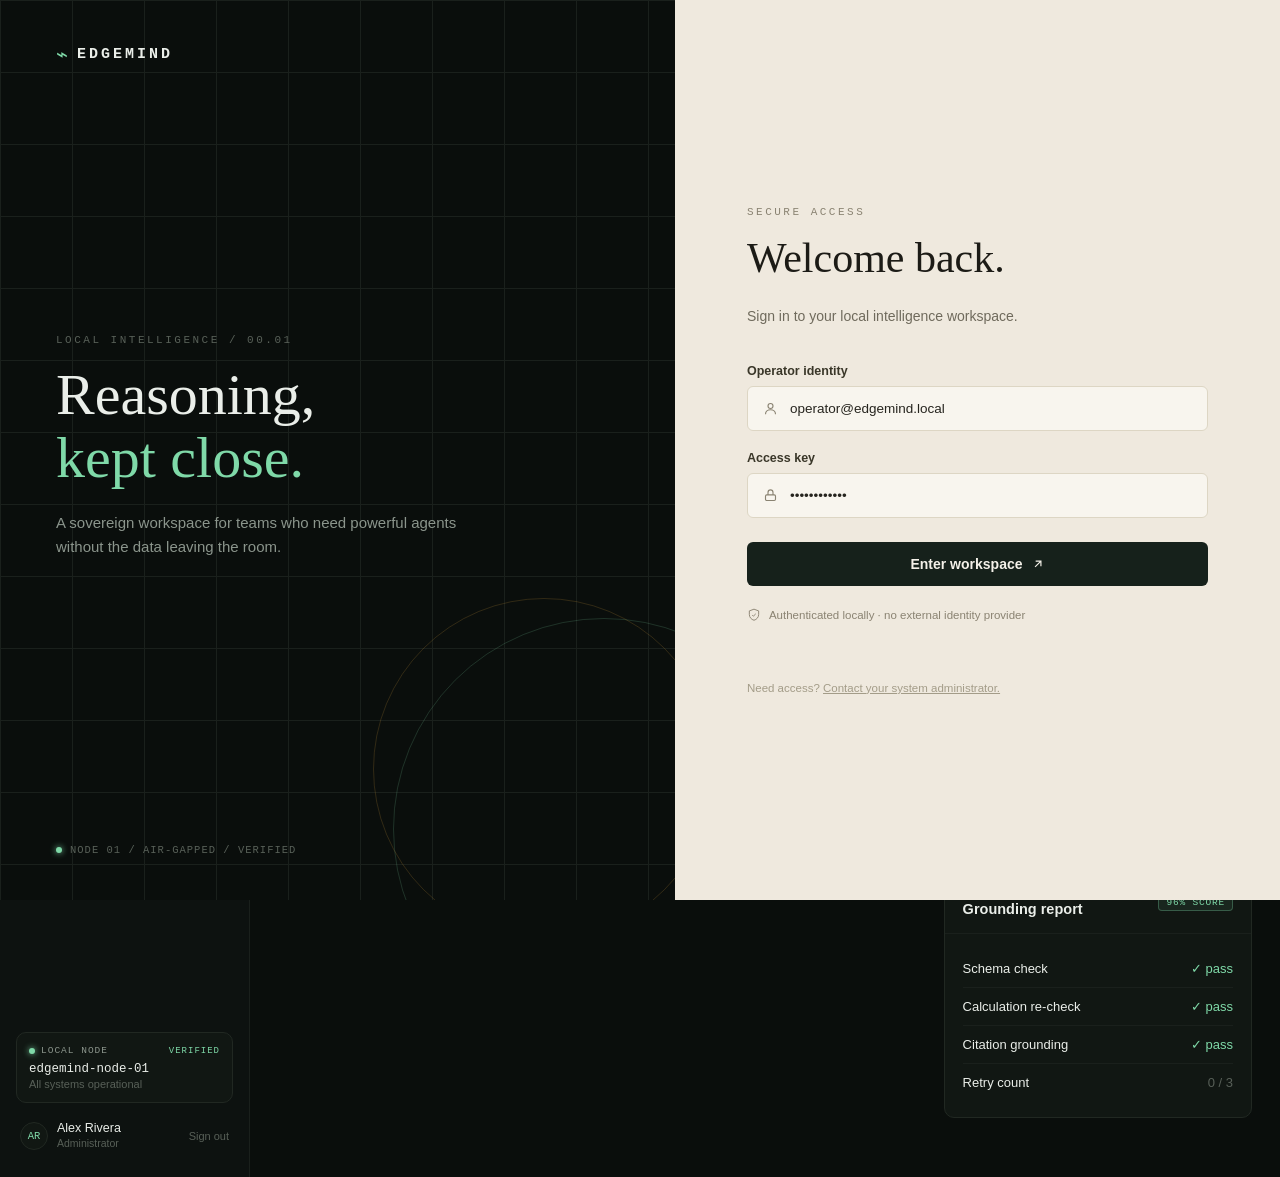
==== ui/edgemind_ui.html @ 875ba160 "feat(ui): add sovereign workbench UI mockup" ====
<!DOCTYPE html>
<html lang="en">
<head>
<meta charset="UTF-8" />
<meta name="viewport" content="width=device-width, initial-scale=1.0" />
<title>EdgeMind — Sovereign Agentic Workbench</title>
<style>
  :root{
    --bg:#0a0e0c;
    --bg-alt:#0d1210;
    --panel:#111713;
    --panel-2:#0e1310;
    --border:#212822;
    --border-soft:#1a201c;
    --text:#eaeee9;
    --text-dim:#8b958c;
    --text-faint:#586058;
    --accent:#7fd9a8;
    --accent-strong:#a8ecc4;
    --accent-wash:rgba(127,217,168,0.08);
    --accent-wash-2:rgba(127,217,168,0.14);
    --warn:#e3a53f;
    --warn-wash:rgba(227,165,63,0.10);
    --danger:#e0655a;
    --danger-wash:rgba(224,101,90,0.10);
    --radius:10px;
    --radius-sm:6px;
    --mono: ui-monospace, 'SF Mono', 'IBM Plex Mono', Menlo, Consolas, monospace;
    --serif: Georgia, 'Iowan Old Style', 'Palatino Linotype', serif;
    --sans: -apple-system, BlinkMacSystemFont, 'Segoe UI', Inter, Helvetica, Arial, sans-serif;
  }
  *{box-sizing:border-box;}
  html,body{margin:0;padding:0;background:var(--bg);color:var(--text);font-family:var(--sans);height:100%;}
  ::selection{background:var(--accent-wash-2);color:var(--accent-strong);}
  a{color:inherit;text-decoration:none;}
  button{font-family:inherit;cursor:pointer;}

  .app{display:flex;min-height:100vh;}

  /* ---------- SIDEBAR ---------- */
  .sidebar{
    width:250px;flex-shrink:0;background:var(--bg-alt);
    border-right:1px solid var(--border-soft);
    display:flex;flex-direction:column;
    padding:22px 16px;
  }
  .brand{display:flex;align-items:center;gap:9px;padding:2px 6px 22px;}
  .brand-mark{color:var(--accent);font-size:18px;line-height:1;}
  .brand-text{display:flex;flex-direction:column;}
  .brand-title{font-family:var(--mono);font-weight:600;letter-spacing:2.5px;font-size:13px;color:var(--text);}
  .brand-sub{font-family:var(--mono);font-size:9px;letter-spacing:1.5px;color:var(--text-faint);margin-top:2px;}

  .nav-group{margin-bottom:22px;}
  .nav-label{font-family:var(--mono);font-size:9.5px;letter-spacing:1.8px;color:var(--text-faint);padding:0 10px;margin-bottom:8px;}
  .nav-item{
    display:flex;align-items:center;gap:10px;padding:8px 10px;border-radius:var(--radius-sm);
    font-size:13px;color:var(--text-dim);margin-bottom:2px;border-left:2px solid transparent;
    transition:background .15s, color .15s;
  }
  .nav-item svg{width:15px;height:15px;flex-shrink:0;opacity:.85;}
  .nav-item:hover{background:var(--panel);color:var(--text);}
  .nav-item.active{background:var(--accent-wash);color:var(--accent-strong);border-left:2px solid var(--accent);}
  .nav-count{margin-left:auto;font-family:var(--mono);font-size:10px;color:var(--text-faint);background:var(--panel);padding:1px 6px;border-radius:8px;}
  .nav-item.active .nav-count{color:var(--accent);}

  .sidebar-spacer{flex:1;}

  .node-card{
    background:var(--panel);border:1px solid var(--border);border-radius:var(--radius);
    padding:12px;margin-bottom:12px;
  }
  .node-card-top{display:flex;align-items:center;justify-content:space-between;margin-bottom:6px;}
  .node-status{display:flex;align-items:center;gap:6px;font-family:var(--mono);font-size:9.5px;letter-spacing:1px;color:var(--text-dim);}
  .dot{width:6px;height:6px;border-radius:50%;background:var(--accent);box-shadow:0 0 6px var(--accent);}
  .verified-pill{font-family:var(--mono);font-size:9px;letter-spacing:1px;color:var(--accent);}
  .node-id{font-family:var(--mono);font-size:12.5px;color:var(--text);margin-bottom:2px;}
  .node-note{font-size:11px;color:var(--text-faint);}

  .user-row{display:flex;align-items:center;gap:9px;padding:6px 4px;}
  .avatar{width:28px;height:28px;border-radius:50%;background:var(--panel);border:1px solid var(--border);display:flex;align-items:center;justify-content:center;font-family:var(--mono);font-size:10.5px;color:var(--accent);flex-shrink:0;}
  .user-meta{display:flex;flex-direction:column;line-height:1.25;}
  .user-name{font-size:12.5px;color:var(--text);}
  .user-role{font-size:10.5px;color:var(--text-faint);}
  .signout{margin-left:auto;font-size:11px;color:var(--text-faint);}
  .signout:hover{color:var(--text-dim);}

  /* ---------- MAIN ---------- */
  .main{flex:1;min-width:0;display:flex;flex-direction:column;}
  .topbar{
    display:flex;align-items:center;justify-content:space-between;
    padding:16px 28px;border-bottom:1px solid var(--border-soft);
  }
  .breadcrumb{font-family:var(--mono);font-size:11px;letter-spacing:1.2px;color:var(--text-faint);}
  .breadcrumb b{color:var(--text-dim);font-weight:600;}
  .topbar-right{display:flex;align-items:center;gap:16px;}
  .pill{
    display:flex;align-items:center;gap:7px;padding:5px 11px;border-radius:20px;
    font-family:var(--mono);font-size:10.5px;letter-spacing:1px;
    background:var(--accent-wash);border:1px solid rgba(127,217,168,0.25);color:var(--accent);
  }
  .icon-btn{width:30px;height:30px;border-radius:50%;background:var(--panel);border:1px solid var(--border);display:flex;align-items:center;justify-content:center;color:var(--text-dim);}
  .icon-btn svg{width:14px;height:14px;}

  .content{padding:26px 28px 60px;flex:1;overflow-y:auto;}
  .page{display:none;}
  .page.active{display:block;animation:fadein .25s ease;}
  @keyframes fadein{from{opacity:0;transform:translateY(4px);}to{opacity:1;transform:none;}}

  .page-head{margin-bottom:22px;}
  .eyebrow{font-family:var(--mono);font-size:10px;letter-spacing:2px;color:var(--text-faint);margin-bottom:6px;}
  .page-title{font-family:var(--serif);font-size:30px;color:var(--text);font-weight:400;}
  .page-desc{color:var(--text-dim);font-size:13.5px;margin-top:6px;}

  /* Panels / cards */
  .panel{background:var(--panel);border:1px solid var(--border);border-radius:var(--radius);}
  .panel-head{display:flex;align-items:center;justify-content:between;justify-content:space-between;padding:16px 18px;border-bottom:1px solid var(--border-soft);}
  .panel-head .eyebrow{margin:0 0 3px;}
  .panel-title{font-size:14.5px;color:var(--text);font-weight:600;}
  .panel-body{padding:16px 18px;}
  .panel-action{font-family:var(--mono);font-size:10.5px;letter-spacing:.8px;color:var(--text-dim);display:flex;align-items:center;gap:5px;}
  .panel-action:hover{color:var(--accent);}

  .grid-2{display:grid;grid-template-columns:2.1fr 1fr;gap:18px;}
  .grid-3-workspace{display:grid;grid-template-columns:1fr 1fr;gap:18px;margin-top:18px;}
  .stack{display:flex;flex-direction:column;gap:18px;}

  .tag{
    font-family:var(--mono);font-size:9.5px;letter-spacing:.8px;padding:2px 7px;border-radius:4px;
    border:1px solid rgba(127,217,168,0.3);color:var(--accent);background:var(--accent-wash);
  }
  .tag.vision{border-color:rgba(227,165,63,0.35);color:var(--warn);background:var(--warn-wash);}
  .tag.muted{border-color:var(--border);color:var(--text-faint);background:transparent;}

  .row-item{display:flex;align-items:center;gap:12px;padding:11px 0;border-bottom:1px solid var(--border-soft);}
  .row-item:last-child{border-bottom:none;}
  .row-icon{width:32px;height:32px;border-radius:7px;background:var(--panel-2);border:1px solid var(--border);display:flex;align-items:center;justify-content:center;flex-shrink:0;color:var(--text-dim);}
  .row-icon svg{width:15px;height:15px;}
  .row-main{min-width:0;flex:1;}
  .row-title{font-size:13px;color:var(--text);}
  .row-sub{font-size:11px;color:var(--text-faint);margin-top:2px;}
  .row-right{display:flex;align-items:center;gap:10px;flex-shrink:0;}
  .link-arrow{color:var(--text-faint);font-size:11px;}

  .btn{
    display:inline-flex;align-items:center;gap:6px;padding:8px 14px;border-radius:var(--radius-sm);
    font-size:12.5px;border:1px solid var(--border);background:var(--panel-2);color:var(--text-dim);
  }
  .btn:hover{color:var(--text);border-color:#2c352f;}
  .btn.primary{background:var(--accent-wash);border-color:rgba(127,217,168,0.3);color:var(--accent);}
  .btn.primary:hover{background:var(--accent-wash-2);}
  .btn svg{width:13px;height:13px;}
  .btn-sm{padding:5px 9px;font-size:11px;}

  .table{width:100%;border-collapse:collapse;}
  .table th{
    text-align:left;font-family:var(--mono);font-size:9.5px;letter-spacing:1px;color:var(--text-faint);
    padding:0 12px 10px;font-weight:500;border-bottom:1px solid var(--border-soft);
  }
  .table td{padding:12px;font-size:12.5px;color:var(--text-dim);border-bottom:1px solid var(--border-soft);}
  .table tr:last-child td{border-bottom:none;}
  .table tr:hover td{background:var(--panel-2);}
  .mono{font-family:var(--mono);}
  .col-strong{color:var(--text);}

  .status-dot-row{display:flex;align-items:center;gap:6px;}
  .status-dot-row .dot{width:5px;height:5px;}
  .status-dot-row.warn .dot{background:var(--warn);box-shadow:0 0 5px var(--warn);}
  .status-dot-row.idle .dot{background:var(--text-faint);box-shadow:none;}

  .check{color:var(--accent);}
  .cross{color:var(--text-faint);}

  .metric-ring{position:relative;width:64px;height:64px;flex-shrink:0;}
  .metric-ring svg{transform:rotate(-90deg);}
  .metric-ring-label{position:absolute;inset:0;display:flex;flex-direction:column;align-items:center;justify-content:center;font-family:var(--mono);font-size:14px;color:var(--accent);}
  .metric-ring-label span{font-size:8px;color:var(--text-faint);}

  .bar{height:5px;border-radius:4px;background:var(--panel-2);overflow:hidden;flex:1;}
  .bar > div{height:100%;border-radius:4px;}
  .bar.green > div{background:var(--accent);}
  .bar.amber > div{background:var(--warn);}
  .meter-row{display:flex;align-items:center;gap:10px;font-family:var(--mono);font-size:10.5px;color:var(--text-faint);margin-bottom:9px;}
  .meter-row .bar{margin:0 4px;}
  .meter-val{width:32px;text-align:right;color:var(--text-dim);}

  .flag-box{
    display:flex;align-items:center;justify-content:space-between;background:var(--warn-wash);
    border:1px solid rgba(227,165,63,0.25);border-radius:var(--radius-sm);padding:11px 14px;margin-top:12px;
  }
  .flag-box .flag-dot{width:7px;height:7px;border-radius:50%;background:var(--warn);flex-shrink:0;}
  .flag-title{font-size:12.5px;color:var(--text);font-weight:600;}
  .flag-sub{font-size:11px;color:var(--text-faint);margin-top:2px;}

  .foot-note{display:flex;align-items:center;gap:16px;padding:12px 18px;border-top:1px solid var(--border-soft);font-family:var(--mono);font-size:10px;letter-spacing:.6px;color:var(--text-faint);}
  .foot-note .dot{width:5px;height:5px;}

  /* Tabs (Node settings) */
  .tabs{display:flex;gap:4px;background:var(--panel-2);border:1px solid var(--border);border-radius:var(--radius-sm);padding:4px;width:fit-content;margin-bottom:20px;}
  .tab-btn{padding:7px 16px;border-radius:5px;font-size:12px;color:var(--text-faint);border:none;background:transparent;font-family:var(--mono);letter-spacing:.5px;}
  .tab-btn.active{background:var(--panel);color:var(--accent);}
  .tab-panel{display:none;}
  .tab-panel.active{display:block;animation:fadein .2s ease;}

  .role-grid{display:grid;grid-template-columns:140px repeat(5,1fr);gap:0;}
  .role-grid .rh{font-family:var(--mono);font-size:9.5px;letter-spacing:1px;color:var(--text-faint);padding:10px 8px;border-bottom:1px solid var(--border-soft);}
  .role-grid .rc{padding:10px 8px;border-bottom:1px solid var(--border-soft);display:flex;align-items:center;font-size:12px;color:var(--text-dim);}
  .role-grid .rc.center{justify-content:center;}
  .role-name{color:var(--text);font-weight:600;font-size:12.5px;}
  .role-desc{font-size:10.5px;color:var(--text-faint);margin-top:2px;}

  .empty{text-align:center;padding:40px 20px;color:var(--text-faint);}
  .empty svg{width:26px;height:26px;margin-bottom:10px;opacity:.5;}
  .empty-title{font-size:13px;color:var(--text-dim);margin-bottom:4px;}
  .empty-sub{font-size:11.5px;}

  .search-box{display:flex;align-items:center;gap:8px;background:var(--panel-2);border:1px solid var(--border);border-radius:var(--radius-sm);padding:7px 11px;width:240px;}
  .search-box input{background:transparent;border:none;outline:none;color:var(--text);font-size:12px;width:100%;}
  .search-box input::placeholder{color:var(--text-faint);}
  .search-box svg{width:13px;height:13px;color:var(--text-faint);flex-shrink:0;}

  .head-actions{display:flex;align-items:center;gap:10px;}

  .chain-link{width:1px;height:14px;background:var(--border);margin:0 0 0 15px;}

  @media (max-width: 980px){
    .sidebar{display:none;}
    .grid-2{grid-template-columns:1fr;}
    .grid-3-workspace{grid-template-columns:1fr;}
    .role-grid{grid-template-columns:100px repeat(5,minmax(60px,1fr));font-size:10px;}
  }

  /* ================= LOGIN ================= */
  #login{
    position:fixed;inset:0;display:flex;z-index:100;
    background:var(--bg);
  }
  .login-left{
    flex:1.05;position:relative;overflow:hidden;
    background:
      linear-gradient(var(--border-soft) 1px, transparent 1px) 0 0/72px 72px,
      linear-gradient(90deg, var(--border-soft) 1px, transparent 1px) 0 0/72px 72px,
      var(--bg);
    display:flex;flex-direction:column;justify-content:space-between;
    padding:44px 56px;
  }
  .login-left::before{
    content:'';position:absolute;right:-140px;bottom:-140px;width:420px;height:420px;
    border:1px solid rgba(127,217,168,0.18);border-radius:50%;
  }
  .login-left::after{
    content:'';position:absolute;right:-40px;bottom:-40px;width:340px;height:340px;
    border:1px solid rgba(227,165,63,0.18);border-radius:50%;
  }
  .login-brand{display:flex;align-items:center;gap:9px;position:relative;z-index:1;}
  .login-brand .brand-mark{font-size:20px;}
  .login-brand .brand-title{font-size:15px;letter-spacing:3px;}

  .login-copy{position:relative;z-index:1;max-width:560px;}
  .login-eyebrow{font-family:var(--mono);font-size:11px;letter-spacing:2.5px;color:var(--text-faint);margin-bottom:18px;}
  .login-headline{font-family:var(--serif);font-size:58px;line-height:1.08;color:var(--text);font-weight:400;margin:0 0 22px;}
  .login-headline .accent-line{color:var(--accent);display:block;}
  .login-sub{font-size:15px;line-height:1.6;color:var(--text-dim);max-width:420px;}

  .login-foot{display:flex;align-items:center;gap:8px;font-family:var(--mono);font-size:10.5px;letter-spacing:1px;color:var(--text-faint);position:relative;z-index:1;}

  .login-right{
    flex:0.86;background:#efe9de;color:#26241e;display:flex;flex-direction:column;
    justify-content:center;padding:56px 72px;
  }
  .login-right .login-eyebrow{color:#8a8372;}
  .login-right .login-headline{color:#1c1b16;font-size:42px;margin-bottom:10px;}
  .login-right .login-sub{color:#6f6a5c;margin-bottom:36px;font-size:14px;}

  .field-label{font-size:12.5px;font-weight:600;color:#3a3729;margin-bottom:8px;}
  .field-wrap{display:flex;align-items:center;gap:10px;background:#f8f5ee;border:1px solid #ddd6c4;border-radius:6px;padding:13px 15px;margin-bottom:20px;}
  .field-wrap svg{width:15px;height:15px;color:#8a8372;flex-shrink:0;}
  .field-wrap input{border:none;background:transparent;outline:none;font-size:13.5px;color:#26241e;width:100%;font-family:var(--sans);}
  .field-wrap input::placeholder{color:#a39c88;}

  .login-btn{
    width:100%;padding:14px;border-radius:6px;background:#16211b;color:#f4f1e9;border:none;
    font-size:14px;font-weight:600;display:flex;align-items:center;justify-content:center;gap:8px;
    margin-top:4px;
  }
  .login-btn:hover{background:#1c2b22;}
  .login-btn svg{width:14px;height:14px;}

  .login-note{display:flex;align-items:center;gap:8px;font-size:11.5px;color:#8a8372;margin-top:22px;}
  .login-note svg{width:14px;height:14px;color:#8a8372;flex-shrink:0;}
  .login-help{font-size:11.5px;color:#a39c88;margin-top:60px;}
  .login-help a{text-decoration:underline;}

  @media (max-width: 900px){
    #login{flex-direction:column;overflow-y:auto;}
    .login-left,.login-right{flex:none;padding:32px 26px;}
    .login-headline{font-size:38px;}
    .login-right .login-headline{font-size:30px;}
  }
</style>
</head>
<body>

<!-- ================= LOGIN SCREEN ================= -->
<div id="login">
  <div class="login-left">
    <div class="login-brand">
      <span class="brand-mark">⌁</span>
      <div class="brand-title" style="font-family:var(--mono);font-weight:600;">EDGEMIND</div>
    </div>
    <div class="login-copy">
      <div class="login-eyebrow">LOCAL INTELLIGENCE / 00.01</div>
      <h1 class="login-headline">Reasoning,<span class="accent-line">kept close.</span></h1>
      <p class="login-sub">A sovereign workspace for teams who need powerful agents without the data leaving the room.</p>
    </div>
    <div class="login-foot"><span class="dot"></span>NODE 01 / AIR-GAPPED / VERIFIED</div>
  </div>

  <div class="login-right">
    <div class="login-eyebrow">SECURE ACCESS</div>
    <h1 class="login-headline">Welcome back.</h1>
    <p class="login-sub">Sign in to your local intelligence workspace.</p>

    <div class="field-label">Operator identity</div>
    <div class="field-wrap">
      <svg viewBox="0 0 24 24" fill="none" stroke="currentColor" stroke-width="1.8"><circle cx="12" cy="8" r="4"/><path d="M4 21c0-4 3.6-7 8-7s8 3 8 7"/></svg>
      <input value="operator@edgemind.local" />
    </div>

    <div class="field-label">Access key</div>
    <div class="field-wrap">
      <svg viewBox="0 0 24 24" fill="none" stroke="currentColor" stroke-width="1.8"><rect x="4" y="11" width="16" height="9" rx="2"/><path d="M8 11V7a4 4 0 0 1 8 0v4"/></svg>
      <input type="password" value="••••••••••••" />
    </div>

    <button class="login-btn" id="enter-workspace-btn">Enter workspace <svg viewBox="0 0 24 24" fill="none" stroke="currentColor" stroke-width="2"><path d="M7 17 17 7M8 7h9v9"/></svg></button>

    <div class="login-note">
      <svg viewBox="0 0 24 24" fill="none" stroke="currentColor" stroke-width="1.6"><path d="M12 2 4 5v6c0 5 3.4 8.7 8 10 4.6-1.3 8-5 8-10V5l-8-3z"/><path d="m9 12 2 2 4-4"/></svg>
      Authenticated locally · no external identity provider
    </div>
    <div class="login-help">Need access? <a href="#">Contact your system administrator.</a></div>
  </div>
</div>

<div class="app">

  <!-- ================= SIDEBAR ================= -->
  <aside class="sidebar">
    <div class="brand">
      <span class="brand-mark">⌁</span>
      <div class="brand-text">
        <div class="brand-title">EDGEMIND</div>
        <div class="brand-sub">CONTROL CENTER</div>
      </div>
    </div>

    <div class="nav-group">
      <div class="nav-label">WORKSPACE</div>
      <div class="nav-item active" data-page="workspace">
        <svg viewBox="0 0 24 24" fill="none" stroke="currentColor" stroke-width="1.6"><path d="M13 2 3 14h8l-1 8 10-12h-8l1-8z"/></svg>
        Agent workspace
      </div>
      <div class="nav-item" data-page="knowledge">
        <svg viewBox="0 0 24 24" fill="none" stroke="currentColor" stroke-width="1.6"><path d="M4 19.5A2.5 2.5 0 0 1 6.5 17H20"/><path d="M6.5 2H20v20H6.5A2.5 2.5 0 0 1 4 19.5v-15A2.5 2.5 0 0 1 6.5 2z"/></svg>
        Knowledge library <span class="nav-count">12</span>
      </div>
      <div class="nav-item" data-page="artifacts">
        <svg viewBox="0 0 24 24" fill="none" stroke="currentColor" stroke-width="1.6"><path d="M14 2H6a2 2 0 0 0-2 2v16a2 2 0 0 0 2 2h12a2 2 0 0 0 2-2V8z"/><path d="M14 2v6h6"/></svg>
        Artifacts <span class="nav-count">3</span>
      </div>
    </div>

    <div class="nav-group">
      <div class="nav-label">SYSTEM</div>
      <div class="nav-item" data-page="audit">
        <svg viewBox="0 0 24 24" fill="none" stroke="currentColor" stroke-width="1.6"><path d="M3 12h4l2-7 4 14 2-7h6"/></svg>
        Audit trail
      </div>
      <div class="nav-item" data-page="settings">
        <svg viewBox="0 0 24 24" fill="none" stroke="currentColor" stroke-width="1.6"><circle cx="12" cy="12" r="3"/><path d="M19.4 15a1.7 1.7 0 0 0 .3 1.9l.1.1a2 2 0 1 1-2.8 2.8l-.1-.1a1.7 1.7 0 0 0-1.9-.3 1.7 1.7 0 0 0-1 1.6V21a2 2 0 1 1-4 0v-.1a1.7 1.7 0 0 0-1-1.6 1.7 1.7 0 0 0-1.9.3l-.1.1a2 2 0 1 1-2.8-2.8l.1-.1a1.7 1.7 0 0 0 .3-1.9 1.7 1.7 0 0 0-1.6-1H3a2 2 0 1 1 0-4h.1a1.7 1.7 0 0 0 1.6-1 1.7 1.7 0 0 0-.3-1.9l-.1-.1a2 2 0 1 1 2.8-2.8l.1.1a1.7 1.7 0 0 0 1.9.3H9a1.7 1.7 0 0 0 1-1.6V3a2 2 0 1 1 4 0v.1a1.7 1.7 0 0 0 1 1.6 1.7 1.7 0 0 0 1.9-.3l.1-.1a2 2 0 1 1 2.8 2.8l-.1.1a1.7 1.7 0 0 0-.3 1.9V9a1.7 1.7 0 0 0 1.6 1H21a2 2 0 1 1 0 4h-.1a1.7 1.7 0 0 0-1.6 1z"/></svg>
        Node settings
      </div>
    </div>

    <div class="sidebar-spacer"></div>

    <div class="node-card">
      <div class="node-card-top">
        <div class="node-status"><span class="dot"></span>LOCAL NODE</div>
        <span class="verified-pill">VERIFIED</span>
      </div>
      <div class="node-id">edgemind-node-01</div>
      <div class="node-note">All systems operational</div>
    </div>

    <div class="user-row">
      <div class="avatar">AR</div>
      <div class="user-meta">
        <div class="user-name">Alex Rivera</div>
        <div class="user-role">Administrator</div>
      </div>
      <a class="signout">Sign out</a>
    </div>
  </aside>

  <!-- ================= MAIN ================= -->
  <main class="main">
    <div class="topbar">
      <div class="breadcrumb">EDGEMIND / <b id="crumb">AGENT WORKSPACE</b></div>
      <div class="topbar-right">
        <div class="pill"><span class="dot"></span>SOVEREIGN NODE ONLINE</div>
        <div class="icon-btn"><svg viewBox="0 0 24 24" fill="none" stroke="currentColor" stroke-width="1.6"><path d="M3 12h4l2 8 4-16 2 8h6"/></svg></div>
      </div>
    </div>

    <div class="content">

      <!-- ============ PAGE: AGENT WORKSPACE ============ -->
      <section class="page active" id="page-workspace">
        <div class="page-head">
          <div class="eyebrow">TUESDAY / 14 MAY 2024</div>
          <div class="page-title">Good morning, Alex.</div>
          <div class="page-desc">Your local agent is ready. What should we work through?</div>
        </div>

        <div class="grid-2">
          <!-- LEFT: task + evidence + deliverables -->
          <div class="stack">
            <div class="panel">
              <div class="panel-head">
                <div>
                  <div class="eyebrow">CURRENT TASK / #EM-0248</div>
                  <div class="panel-title">Inspection report review</div>
                </div>
                <span class="tag">IN PROGRESS</span>
              </div>
              <div class="panel-body">
                <div style="display:flex;gap:10px;margin-bottom:14px;">
                  <div class="avatar">AR</div>
                  <div>
                    <div style="font-size:11px;color:var(--text-faint);margin-bottom:4px;">YOU · 09:40</div>
                    <div style="font-size:13.5px;color:var(--text-dim);line-height:1.5;">Review the scanned inspection report against the valve pressure limits in the SOP, then draft an approval note.</div>
                  </div>
                </div>
                <div style="display:flex;gap:10px;">
                  <div style="width:2px;background:var(--accent-wash-2);border-radius:2px;"></div>
                  <div style="flex:1;">
                    <div style="font-family:var(--mono);font-size:10px;letter-spacing:.5px;color:var(--text-faint);margin-bottom:6px;">EDGEMIND · 09:41 &nbsp; MISTRAL-7B / LOCAL</div>
                    <div style="font-size:13.5px;line-height:1.6;color:var(--text);">
                      I found one finding that needs attention. Valve V-204 is recorded at <b style="color:var(--warn);">18.4 bar</b>, above the SOP limit of <b style="color:var(--warn);">16 bar</b>. I'm preparing a flagged approval note with the relevant evidence attached.
                    </div>
                    <div class="flag-box">
                      <div style="display:flex;align-items:center;gap:10px;">
                        <span class="flag-dot"></span>
                        <div>
                          <div class="flag-title">Threshold exceeded</div>
                          <div class="flag-sub">V-204 · +2.4 bar over limit · high confidence</div>
                        </div>
                      </div>
                      <span class="link-arrow">Inspect ↗</span>
                    </div>
                  </div>
                </div>
              </div>
              <div class="foot-note" style="border-top:1px solid var(--border-soft);">
                <span style="color:var(--text-faint);">📎</span>
                <span style="flex:1;">Ask EdgeMind to continue this task…</span>
                <span style="color:var(--accent);">➤</span>
              </div>
            </div>

            <div class="grid-3-workspace" style="margin-top:0;">
              <div class="panel">
                <div class="panel-head">
                  <div>
                    <div class="eyebrow">EVIDENCE / RAG + VISION</div>
                    <div class="panel-title">Source citations <span style="color:var(--text-faint);font-weight:400;">4</span></div>
                  </div>
                  <span class="panel-action">+ Add source</span>
                </div>
                <div class="panel-body" style="padding-top:6px;">
                  <div class="row-item">
                    <div class="row-icon"><svg viewBox="0 0 24 24" fill="none" stroke="currentColor" stroke-width="1.6"><path d="M14 2H6a2 2 0 0 0-2 2v16a2 2 0 0 0 2 2h12a2 2 0 0 0 2-2V8z"/></svg></div>
                    <div class="row-main">
                      <div class="row-title">SOP-VALVE-042</div>
                      <div class="row-sub">Pressure limits &amp; inspection</div>
                    </div>
                    <div class="row-right"><span class="tag">RAG</span><span class="link-arrow">p.14 · 98%↗</span></div>
                  </div>
                  <div class="row-item">
                    <div class="row-icon"><svg viewBox="0 0 24 24" fill="none" stroke="currentColor" stroke-width="1.6"><path d="M14 2H6a2 2 0 0 0-2 2v16a2 2 0 0 0 2 2h12a2 2 0 0 0 2-2V8z"/></svg></div>
                    <div class="row-main">
                      <div class="row-title">INSPECT-2024-118</div>
                      <div class="row-sub">Scanned inspection report</div>
                    </div>
                    <div class="row-right"><span class="tag vision">VISION</span><span class="link-arrow">p.03 · OCR 94%↗</span></div>
                  </div>
                  <div class="row-item">
                    <div class="row-icon"><svg viewBox="0 0 24 24" fill="none" stroke="currentColor" stroke-width="1.6"><path d="M14 2H6a2 2 0 0 0-2 2v16a2 2 0 0 0 2 2h12a2 2 0 0 0 2-2V8z"/></svg></div>
                    <div class="row-main">
                      <div class="row-title">P&amp;ID-UNIT-07</div>
                      <div class="row-sub">Unit 07 process drawing</div>
                    </div>
                    <div class="row-right"><span class="tag vision">VISION</span><span class="link-arrow">sheet A-02↗</span></div>
                  </div>
                </div>
              </div>

              <div class="panel">
                <div class="panel-head">
                  <div>
                    <div class="eyebrow">DELIVERABLES</div>
                    <div class="panel-title">Artifacts <span style="color:var(--text-faint);font-weight:400;">1</span></div>
                  </div>
                  <span class="panel-action">View all</span>
                </div>
                <div class="panel-body" style="padding-top:12px;">
                  <div class="row-item" style="border:none;">
                    <div class="row-icon" style="color:var(--warn);"><svg viewBox="0 0 24 24" fill="none" stroke="currentColor" stroke-width="1.6"><path d="M14 2H6a2 2 0 0 0-2 2v16a2 2 0 0 0 2 2h12a2 2 0 0 0 2-2V8z"/><path d="M14 2v6h6"/></svg></div>
                    <div class="row-main">
                      <div class="row-title">inspection-approval-note.docx</div>
                      <div class="row-sub">DOCX · 248 KB · hash verified</div>
                    </div>
                    <div class="icon-btn"><svg viewBox="0 0 24 24" fill="none" stroke="currentColor" stroke-width="1.6"><path d="M12 3v13m0 0-4-4m4 4 4-4M5 21h14"/></svg></div>
                  </div>
                </div>
              </div>
            </div>
          </div>

          <!-- RIGHT: live trace + sovereignty + validation -->
          <div class="stack">
            <div class="panel">
              <div class="panel-head">
                <div>
                  <div class="eyebrow">LIVE EXECUTION</div>
                  <div class="panel-title">Agent trace</div>
                </div>
                <span class="pill" style="padding:3px 9px;">LIVE</span>
              </div>
              <div class="panel-body" id="trace-list"></div>
              <div class="foot-note" style="border-top:none;padding-top:0;">
                <span class="panel-action">View full trace ↗</span>
              </div>
            </div>

            <div class="panel">
              <div class="panel-head">
                <div>
                  <div class="eyebrow">SOVEREIGNTY STATUS</div>
                  <div class="panel-title">Local &amp; protected</div>
                </div>
                <svg viewBox="0 0 24 24" width="16" height="16" fill="none" stroke="var(--accent)" stroke-width="1.6"><path d="M12 2 4 5v6c0 5 3.4 8.7 8 10 4.6-1.3 8-5 8-10V5l-8-3z"/><path d="m9 12 2 2 4-4"/></svg>
              </div>
              <div class="panel-body">
                <div style="display:flex;align-items:center;gap:14px;margin-bottom:16px;">
                  <div class="metric-ring">
                    <svg width="64" height="64">
                      <circle cx="32" cy="32" r="27" stroke="var(--panel-2)" stroke-width="5" fill="none"/>
                      <circle cx="32" cy="32" r="27" stroke="var(--accent)" stroke-width="5" fill="none" stroke-dasharray="169.6" stroke-dashoffset="0" stroke-linecap="round"/>
                    </svg>
                    <div class="metric-ring-label">100<span>%</span></div>
                  </div>
                  <div>
                    <div style="font-size:13px;color:var(--text);font-weight:600;">No egress detected</div>
                    <div style="font-size:11px;color:var(--text-faint);">Last verified just now</div>
                  </div>
                </div>
                <div class="meter-row"><span style="width:56px;">CPU/RAM</span><div class="bar green"><div style="width:42%;"></div></div><span class="meter-val">42%</span></div>
                <div class="meter-row"><span style="width:56px;">VRAM</span><div class="bar amber"><div style="width:68%;"></div></div><span class="meter-val">68%</span></div>
              </div>
              <div class="foot-note">
                <span><span class="dot"></span> Firewall enforced</span>
                <span><span class="dot"></span> Model verified</span>
              </div>
            </div>

            <div class="panel">
              <div class="panel-head">
                <div>
                  <div class="eyebrow">VALIDATION ENGINE</div>
                  <div class="panel-title">Grounding report</div>
                </div>
                <span class="tag">96% SCORE</span>
              </div>
              <div class="panel-body">
                <div class="row-item"><div class="row-main row-title" style="display:flex;justify-content:space-between;">Schema check <span class="check">✓ pass</span></div></div>
                <div class="row-item"><div class="row-main row-title" style="display:flex;justify-content:space-between;">Calculation re-check <span class="check">✓ pass</span></div></div>
                <div class="row-item"><div class="row-main row-title" style="display:flex;justify-content:space-between;">Citation grounding <span class="check">✓ pass</span></div></div>
                <div class="row-item" style="border-bottom:none;"><div class="row-main row-title" style="display:flex;justify-content:space-between;">Retry count <span style="color:var(--text-faint);">0 / 3</span></div></div>
              </div>
            </div>
          </div>
        </div>
      </section>

      <!-- ============ PAGE: KNOWLEDGE LIBRARY ============ -->
      <section class="page" id="page-knowledge">
        <div class="page-head" style="display:flex;justify-content:space-between;align-items:flex-end;">
          <div>
            <div class="eyebrow">RAG INDEX / 12 DOCUMENTS</div>
            <div class="page-title">Knowledge library</div>
            <div class="page-desc">SOPs, inspection reports, and drawings indexed for retrieval — every version tracked, nothing leaves this node.</div>
          </div>
          <div class="head-actions">
            <div class="search-box"><svg viewBox="0 0 24 24" fill="none" stroke="currentColor" stroke-width="1.8"><circle cx="11" cy="11" r="7"/><path d="m21 21-4.3-4.3"/></svg><input placeholder="Search documents…"/></div>
            <button class="btn primary"><svg viewBox="0 0 24 24" fill="none" stroke="currentColor" stroke-width="1.8"><path d="M12 3v13m0 0-4-4m4 4 4-4M5 21h14"/></svg>Upload</button>
          </div>
        </div>

        <div class="panel">
          <div class="panel-body" id="knowledge-list" style="padding-top:6px;"></div>
        </div>
      </section>

      <!-- ============ PAGE: ARTIFACTS ============ -->
      <section class="page" id="page-artifacts">
        <div class="page-head">
          <div class="eyebrow">DELIVERABLES / 3 ARTIFACTS</div>
          <div class="page-title">Artifacts</div>
          <div class="page-desc">Generated files with hash-stamped integrity, ready for download or review.</div>
        </div>
        <div class="panel">
          <div class="panel-body" id="artifacts-list" style="padding-top:6px;"></div>
        </div>
      </section>

      <!-- ============ PAGE: AUDIT TRAIL ============ -->
      <section class="page" id="page-audit">
        <div class="page-head" style="display:flex;justify-content:space-between;align-items:flex-end;">
          <div>
            <div class="eyebrow">HASH-CHAINED LOG</div>
            <div class="page-title">Audit trail</div>
            <div class="page-desc">Every model call, tool call, file access, and approval — chained and verifiable.</div>
          </div>
          <span class="tag">CHAIN VERIFIED</span>
        </div>
        <div class="panel">
          <table class="table" id="audit-table">
            <thead><tr><th>TIME</th><th>ACTOR</th><th>EVENT</th><th>DETAIL</th><th>HASH</th><th></th></tr></thead>
            <tbody id="audit-body"></tbody>
          </table>
        </div>
      </section>

      <!-- ============ PAGE: NODE SETTINGS ============ -->
      <section class="page" id="page-settings">
        <div class="page-head">
          <div class="eyebrow">SYSTEM CONFIGURATION</div>
          <div class="page-title">Node settings</div>
          <div class="page-desc">Model registry, access control, and sovereignty enforcement for edgemind-node-01.</div>
        </div>

        <div class="tabs">
          <button class="tab-btn active" data-tab="registry">Model registry</button>
          <button class="tab-btn" data-tab="rbac">Security &amp; RBAC</button>
          <button class="tab-btn" data-tab="sovereignty">Sovereignty</button>
        </div>

        <div class="tab-panel active" id="tab-registry">
          <div class="panel">
            <table class="table">
              <thead><tr><th>MODEL</th><th>MODALITY</th><th>VRAM</th><th>QUANT</th><th>STATUS</th><th>HASH</th></tr></thead>
              <tbody id="registry-body"></tbody>
            </table>
          </div>
        </div>

        <div class="tab-panel" id="tab-rbac">
          <div class="panel">
            <div class="panel-body">
              <div class="role-grid">
                <div class="rh"></div><div class="rh" style="text-align:center;">VIEW</div><div class="rh" style="text-align:center;">EXECUTE TOOLS</div><div class="rh" style="text-align:center;">GENERATE ARTIFACTS</div><div class="rh" style="text-align:center;">APPROVE</div><div class="rh" style="text-align:center;">ADMIN</div>
                <div id="rbac-rows"></div>
              </div>
            </div>
          </div>
        </div>

        <div class="tab-panel" id="tab-sovereignty">
          <div class="grid-2">
            <div class="stack">
              <div class="panel">
                <div class="panel-head"><div><div class="eyebrow">NETWORK</div><div class="panel-title">Egress firewall</div></div><span class="tag">DEFAULT-DENY</span></div>
                <div class="panel-body">
                  <div class="row-item"><div class="row-main row-title" style="display:flex;justify-content:space-between;">iptables default-deny egress <span class="check">✓ enforced</span></div></div>
                  <div class="row-item"><div class="row-main row-title" style="display:flex;justify-content:space-between;">Live packet monitor (tcpdump) <span class="check">✓ running</span></div></div>
                  <div class="row-item" style="border-bottom:none;"><div class="row-main row-title" style="display:flex;justify-content:space-between;">External requests (24h) <span style="color:var(--text-dim);">0 blocked / 0 attempted</span></div></div>
                </div>
              </div>
              <div class="panel">
                <div class="panel-head"><div><div class="eyebrow">STORAGE</div><div class="panel-title">Encryption at rest</div></div></div>
                <div class="panel-body">
                  <div class="row-item"><div class="row-main row-title" style="display:flex;justify-content:space-between;">Documents &amp; artifacts (MinIO) <span class="check">✓ AES-256</span></div></div>
                  <div class="row-item" style="border-bottom:none;"><div class="row-main row-title" style="display:flex;justify-content:space-between;">Key storage <span style="color:var(--text-dim);">local, node-bound</span></div></div>
                </div>
              </div>
            </div>
            <div class="panel">
              <div class="panel-head"><div><div class="eyebrow">MODEL INTEGRITY</div><div class="panel-title">Signed manifest checks</div></div></div>
              <div class="panel-body" id="model-hash-list"></div>
            </div>
          </div>
        </div>
      </section>

    </div>
  </main>
</div>

<script>
  // ---------------- LOGIN ----------------
  document.getElementById('enter-workspace-btn').addEventListener('click', ()=>{
    const login = document.getElementById('login');
    login.style.transition = 'opacity .35s ease';
    login.style.opacity = '0';
    setTimeout(()=>{ login.style.display = 'none'; }, 350);
  });

  // ---------------- NAV ----------------
  const crumbEl = document.getElementById('crumb');
  const labels = { workspace:'AGENT WORKSPACE', knowledge:'KNOWLEDGE LIBRARY', artifacts:'ARTIFACTS', audit:'AUDIT TRAIL', settings:'NODE SETTINGS' };
  document.querySelectorAll('.nav-item').forEach(item=>{
    item.addEventListener('click', ()=>{
      document.querySelectorAll('.nav-item').forEach(i=>i.classList.remove('active'));
      item.classList.add('active');
      const page = item.dataset.page;
      document.querySelectorAll('.page').forEach(p=>p.classList.remove('active'));
      document.getElementById('page-'+page).classList.add('active');
      crumbEl.textContent = labels[page];
    });
  });

  // ---------------- Node settings tabs ----------------
  document.querySelectorAll('.tab-btn').forEach(btn=>{
    btn.addEventListener('click', ()=>{
      document.querySelectorAll('.tab-btn').forEach(b=>b.classList.remove('active'));
      btn.classList.add('active');
      document.querySelectorAll('.tab-panel').forEach(p=>p.classList.remove('active'));
      document.getElementById('tab-'+btn.dataset.tab).classList.add('active');
    });
  });

  const iconDoc = `<svg viewBox="0 0 24 24" fill="none" stroke="currentColor" stroke-width="1.6"><path d="M14 2H6a2 2 0 0 0-2 2v16a2 2 0 0 0 2 2h12a2 2 0 0 0 2-2V8z"/><path d="M14 2v6h6"/></svg>`;
  const iconDownload = `<svg viewBox="0 0 24 24" fill="none" stroke="currentColor" stroke-width="1.6"><path d="M12 3v13m0 0-4-4m4 4 4-4M5 21h14"/></svg>`;

  // ---------------- Live trace ----------------
  const trace = [
    {t:'09:41:02', title:'Task classified', sub:'knowledge + analysis', state:'done'},
    {t:'09:41:02', title:'Selected model', sub:'mistral-reasoning-7b · local', state:'done'},
    {t:'09:41:03', title:'Retrieving evidence', sub:'SOP-VALVE-042 · 4 passages', state:'done'},
    {t:'09:41:04', title:'Cross-checking finding', sub:'pressure limit comparison', state:'active'},
    {t:'—', title:'Preparing approval note', sub:'waiting for validation', state:'pending'},
  ];
  document.getElementById('trace-list').innerHTML = trace.map(s=>`
    <div class="row-item">
      <div class="row-icon" style="color:${s.state==='done'?'var(--accent)':s.state==='active'?'var(--warn)':'var(--text-faint)'};border-color:${s.state==='active'?'var(--warn)':'var(--border)'};">
        ${s.state==='done'?'✓':s.state==='active'?'◐':'○'}
      </div>
      <div class="row-main"><div class="row-title">${s.title}</div><div class="row-sub">${s.sub}</div></div>
      <div class="row-right" style="font-family:var(--mono);font-size:10.5px;color:var(--text-faint);">${s.t}</div>
    </div>`).join('');

  // ---------------- Knowledge library ----------------
  const docs = [
    {name:'SOP-VALVE-042', sub:'Pressure limits & inspection procedure', tag:'RAG', meta:'v3 · 32 chunks', cls:'Restricted', updated:'2 days ago'},
    {name:'INSPECT-2024-118', sub:'Scanned inspection report, Unit 07', tag:'VISION', meta:'OCR 94% · 6 pages', cls:'Confidential', updated:'1 day ago'},
    {name:'P&ID-UNIT-07', sub:'Process & instrumentation drawing', tag:'VISION', meta:'sheet A-02', cls:'Confidential', updated:'5 days ago'},
    {name:'SOP-VALVE-018', sub:'Relief valve maintenance schedule', tag:'RAG', meta:'v1 · 18 chunks', cls:'Restricted', updated:'2 weeks ago'},
    {name:'VENDOR-CORR-2024-09', sub:'Vendor negotiation correspondence', tag:'RAG', meta:'v1 · 9 chunks', cls:'Confidential', updated:'3 weeks ago'},
    {name:'INSPECT-2024-101', sub:'Scanned inspection report, Unit 04', tag:'VISION', meta:'OCR 97% · 4 pages', cls:'Confidential', updated:'1 month ago'},
    {name:'BOARD-DECK-Q2', sub:'Board presentation, Q2 review', tag:'RAG', meta:'v2 · 41 chunks', cls:'Confidential', updated:'1 month ago'},
    {name:'ENG-CALC-REV-C', sub:'Piping stress calculation, revision C', tag:'RAG', meta:'v1 · 12 chunks', cls:'Restricted', updated:'2 months ago'},
  ];
  document.getElementById('knowledge-list').innerHTML = docs.map(d=>`
    <div class="row-item">
      <div class="row-icon">${iconDoc}</div>
      <div class="row-main"><div class="row-title">${d.name}</div><div class="row-sub">${d.sub} · ${d.meta}</div></div>
      <div class="row-right">
        <span class="tag ${d.tag==='VISION'?'vision':''}">${d.tag}</span>
        <span class="tag muted">${d.cls}</span>
        <span style="font-size:11px;color:var(--text-faint);width:82px;text-align:right;">${d.updated}</span>
      </div>
    </div>`).join('');

  // ---------------- Artifacts ----------------
  const artifacts = [
    {name:'inspection-approval-note.docx', meta:'DOCX · 248 KB · task #EM-0248', hash:'a91f…c02e'},
    {name:'q2-variance-summary.xlsx', meta:'XLSX · 96 KB · task #EM-0231', hash:'3d7b…19aa'},
    {name:'valve-inspection-brief.pdf', meta:'PDF · 412 KB · task #EM-0219', hash:'e2c4…7f3d'},
  ];
  document.getElementById('artifacts-list').innerHTML = artifacts.map(a=>`
    <div class="row-item">
      <div class="row-icon" style="color:var(--warn);">${iconDoc}</div>
      <div class="row-main"><div class="row-title">${a.name}</div><div class="row-sub">${a.meta} · hash ${a.hash}</div></div>
      <div class="row-right"><span class="check" style="font-size:11px;">✓ verified</span><div class="icon-btn">${iconDownload}</div></div>
    </div>`).join('');

  // ---------------- Audit trail ----------------
  const audit = [
    {t:'09:41:04', actor:'system', ev:'TOOL_CALL', detail:'rag.retrieve_context → SOP-VALVE-042', hash:'f3a1c8'},
    {t:'09:41:03', actor:'system', ev:'MODEL_CALL', detail:'mistral-reasoning-7b · classify_task', hash:'9be204'},
    {t:'09:41:02', actor:'alex.rivera', ev:'TASK_CREATED', detail:'#EM-0248 inspection report review', hash:'2c7de1'},
    {t:'09:22:11', actor:'system', ev:'FILE_ACCESS', detail:'read INSPECT-2024-118.pdf (sandbox)', hash:'aa190f'},
    {t:'09:20:47', actor:'alex.rivera', ev:'APPROVAL', detail:'approved artifact q2-variance-summary.xlsx', hash:'701bd3'},
    {t:'09:15:02', actor:'system', ev:'MODEL_LOAD', detail:'qwen2-vl-7b hash verified against manifest', hash:'55e9a2'},
    {t:'08:58:30', actor:'system', ev:'TOOL_CALL', detail:'execute_python() in sandbox, --network none', hash:'0d41cf'},
  ];
  document.getElementById('audit-body').innerHTML = audit.map(a=>`
    <tr>
      <td class="mono">${a.t}</td>
      <td class="col-strong">${a.actor}</td>
      <td><span class="tag muted">${a.ev}</span></td>
      <td>${a.detail}</td>
      <td class="mono">${a.hash}</td>
      <td class="check">✓</td>
    </tr>`).join('');

  // ---------------- Model registry ----------------
  const registry = [
    {name:'mistral-reasoning-7b', mod:'reasoning', vram:'14 GB', quant:'AWQ 4-bit', status:'loaded'},
    {name:'codellama-13b', mod:'coding', vram:'22 GB', quant:'AWQ 4-bit', status:'idle'},
    {name:'qwen2-vl-7b', mod:'vision', vram:'16 GB', quant:'FP16', status:'loaded'},
    {name:'bge-m3', mod:'embedding', vram:'2 GB', quant:'FP16', status:'loaded'},
    {name:'bge-reranker-large', mod:'rerank', vram:'2 GB', quant:'FP16', status:'idle'},
  ];
  document.getElementById('registry-body').innerHTML = registry.map(m=>`
    <tr>
      <td class="col-strong mono">${m.name}</td>
      <td>${m.mod}</td>
      <td class="mono">${m.vram}</td>
      <td class="mono">${m.quant}</td>
      <td><span class="status-dot-row ${m.status==='loaded'?'':'idle'}"><span class="dot"></span>${m.status}</span></td>
      <td class="check">✓ verified</td>
    </tr>`).join('');
  document.getElementById('model-hash-list').innerHTML = registry.map(m=>`
    <div class="row-item"><div class="row-main row-title" style="display:flex;justify-content:space-between;">${m.name} <span class="check">✓ SHA-256 match</span></div></div>`).join('');

  // ---------------- RBAC ----------------
  const roles = [
    {name:'Admin', desc:'Full system control', perms:[1,1,1,1,1]},
    {name:'Approver', desc:'Sign off on flagged actions', perms:[1,1,1,1,0]},
    {name:'Operator', desc:'Run tasks & tools', perms:[1,1,1,0,0]},
    {name:'Viewer', desc:'Read-only access', perms:[1,0,0,0,0]},
  ];
  document.getElementById('rbac-rows').outerHTML = roles.map(r=>`
    <div class="rc"><div><div class="role-name">${r.name}</div><div class="role-desc">${r.desc}</div></div></div>
    ${r.perms.map(p=>`<div class="rc center">${p? '<span class="check">✓</span>':'<span class="cross">–</span>'}</div>`).join('')}
  `).join('');
</script>
</body>
</html>
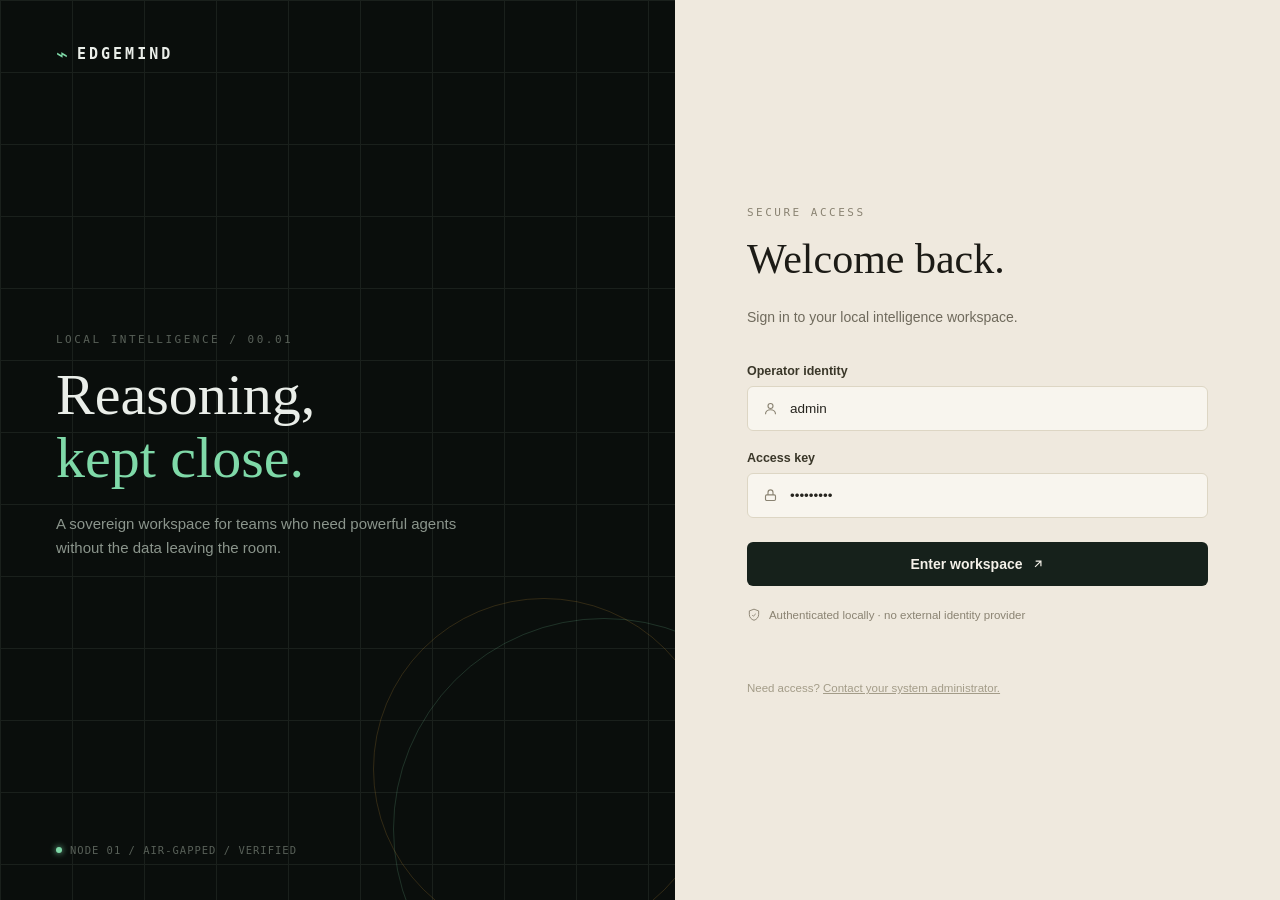
==== commit 542b3c57: "fix(agent): correctly detect PDF MIME types from base64 uploads in chat UI" ====
--- a/ui/edgemind_ui.html
+++ b/ui/edgemind_ui.html
@@ -323,14 +323,16 @@
     <div class="field-label">Operator identity</div>
     <div class="field-wrap">
       <svg viewBox="0 0 24 24" fill="none" stroke="currentColor" stroke-width="1.8"><circle cx="12" cy="8" r="4"/><path d="M4 21c0-4 3.6-7 8-7s8 3 8 7"/></svg>
-      <input value="operator@edgemind.local" />
+      <input id="login-username" value="admin" autocomplete="username" />
     </div>
 
     <div class="field-label">Access key</div>
     <div class="field-wrap">
       <svg viewBox="0 0 24 24" fill="none" stroke="currentColor" stroke-width="1.8"><rect x="4" y="11" width="16" height="9" rx="2"/><path d="M8 11V7a4 4 0 0 1 8 0v4"/></svg>
-      <input type="password" value="••••••••••••" />
+      <input id="login-password" type="password" value="kavach123" autocomplete="current-password" />
     </div>
+
+    <div id="login-error" style="display:none;color:var(--danger);font-size:12px;margin:-10px 0 16px;"></div>
 
     <button class="login-btn" id="enter-workspace-btn">Enter workspace <svg viewBox="0 0 24 24" fill="none" stroke="currentColor" stroke-width="2"><path d="M7 17 17 7M8 7h9v9"/></svg></button>
 
@@ -387,19 +389,19 @@
     <div class="node-card">
       <div class="node-card-top">
         <div class="node-status"><span class="dot"></span>LOCAL NODE</div>
-        <span class="verified-pill">VERIFIED</span>
+        <span class="verified-pill" id="node-verified-pill">…</span>
       </div>
       <div class="node-id">edgemind-node-01</div>
-      <div class="node-note">All systems operational</div>
+      <div class="node-note" id="node-note">Checking system status…</div>
     </div>
 
     <div class="user-row">
-      <div class="avatar">AR</div>
+      <div class="avatar" id="user-avatar">·</div>
       <div class="user-meta">
-        <div class="user-name">Alex Rivera</div>
-        <div class="user-role">Administrator</div>
+        <div class="user-name" id="user-name">—</div>
+        <div class="user-role" id="user-role">—</div>
       </div>
-      <a class="signout">Sign out</a>
+      <a class="signout" id="signout-btn">Sign out</a>
     </div>
   </aside>
 
@@ -408,8 +410,8 @@
     <div class="topbar">
       <div class="breadcrumb">EDGEMIND / <b id="crumb">AGENT WORKSPACE</b></div>
       <div class="topbar-right">
-        <div class="pill"><span class="dot"></span>SOVEREIGN NODE ONLINE</div>
-        <div class="icon-btn"><svg viewBox="0 0 24 24" fill="none" stroke="currentColor" stroke-width="1.6"><path d="M3 12h4l2 8 4-16 2 8h6"/></svg></div>
+        <div class="pill" id="topbar-pill"><span class="dot"></span>NODE ONLINE</div>
+        <div class="icon-btn" id="refresh-btn" title="Refresh"><svg viewBox="0 0 24 24" fill="none" stroke="currentColor" stroke-width="1.6"><path d="M3 12h4l2 8 4-16 2 8h6"/></svg></div>
       </div>
     </div>
 
@@ -418,8 +420,8 @@
       <!-- ============ PAGE: AGENT WORKSPACE ============ -->
       <section class="page active" id="page-workspace">
         <div class="page-head">
-          <div class="eyebrow">TUESDAY / 14 MAY 2024</div>
-          <div class="page-title">Good morning, Alex.</div>
+          <div class="eyebrow" id="workspace-date"></div>
+          <div class="page-title" id="workspace-greeting">Good morning.</div>
           <div class="page-desc">Your local agent is ready. What should we work through?</div>
         </div>
 
@@ -429,43 +431,22 @@
             <div class="panel">
               <div class="panel-head">
                 <div>
-                  <div class="eyebrow">CURRENT TASK / #EM-0248</div>
-                  <div class="panel-title">Inspection report review</div>
+                  <div class="eyebrow" id="task-id-label">CURRENT TASK</div>
+                  <div class="panel-title">Agent conversation</div>
                 </div>
-                <span class="tag">IN PROGRESS</span>
-              </div>
-              <div class="panel-body">
-                <div style="display:flex;gap:10px;margin-bottom:14px;">
-                  <div class="avatar">AR</div>
-                  <div>
-                    <div style="font-size:11px;color:var(--text-faint);margin-bottom:4px;">YOU · 09:40</div>
-                    <div style="font-size:13.5px;color:var(--text-dim);line-height:1.5;">Review the scanned inspection report against the valve pressure limits in the SOP, then draft an approval note.</div>
-                  </div>
+                <span class="tag" id="task-status-tag">READY</span>
+              </div>
+              <div class="panel-body" id="chat-messages">
+                <div class="empty">
+                  <div class="empty-title">No task running yet</div>
+                  <div class="empty-sub">Describe what you need below, or press "Generate document" once you have an answer to turn into a report.</div>
                 </div>
-                <div style="display:flex;gap:10px;">
-                  <div style="width:2px;background:var(--accent-wash-2);border-radius:2px;"></div>
-                  <div style="flex:1;">
-                    <div style="font-family:var(--mono);font-size:10px;letter-spacing:.5px;color:var(--text-faint);margin-bottom:6px;">EDGEMIND · 09:41 &nbsp; MISTRAL-7B / LOCAL</div>
-                    <div style="font-size:13.5px;line-height:1.6;color:var(--text);">
-                      I found one finding that needs attention. Valve V-204 is recorded at <b style="color:var(--warn);">18.4 bar</b>, above the SOP limit of <b style="color:var(--warn);">16 bar</b>. I'm preparing a flagged approval note with the relevant evidence attached.
-                    </div>
-                    <div class="flag-box">
-                      <div style="display:flex;align-items:center;gap:10px;">
-                        <span class="flag-dot"></span>
-                        <div>
-                          <div class="flag-title">Threshold exceeded</div>
-                          <div class="flag-sub">V-204 · +2.4 bar over limit · high confidence</div>
-                        </div>
-                      </div>
-                      <span class="link-arrow">Inspect ↗</span>
-                    </div>
-                  </div>
-                </div>
-              </div>
-              <div class="foot-note" style="border-top:1px solid var(--border-soft);">
+              </div>
+              <div class="foot-note" style="border-top:1px solid var(--border-soft);padding:10px 14px;gap:8px;">
                 <span style="color:var(--text-faint);">📎</span>
-                <span style="flex:1;">Ask EdgeMind to continue this task…</span>
-                <span style="color:var(--accent);">➤</span>
+                <input id="prompt-input" placeholder="Ask EdgeMind to do something…" style="flex:1;background:transparent;border:none;outline:none;color:var(--text);font-size:13px;font-family:var(--sans);" />
+                <button class="btn btn-sm" id="generate-doc-btn" title="Ask the agent to turn its last answer into a downloadable document">📄 Generate document</button>
+                <button class="icon-btn" id="send-btn" style="color:var(--accent);" title="Send"><svg viewBox="0 0 24 24" fill="none" stroke="currentColor" stroke-width="1.8"><path d="M5 12h14M13 6l6 6-6 6"/></svg></button>
               </div>
             </div>
 
@@ -474,35 +455,12 @@
                 <div class="panel-head">
                   <div>
                     <div class="eyebrow">EVIDENCE / RAG + VISION</div>
-                    <div class="panel-title">Source citations <span style="color:var(--text-faint);font-weight:400;">4</span></div>
+                    <div class="panel-title">Source citations <span id="evidence-count" style="color:var(--text-faint);font-weight:400;">0</span></div>
                   </div>
-                  <span class="panel-action">+ Add source</span>
+                  <span class="panel-action" data-nav="knowledge">+ Add source</span>
                 </div>
-                <div class="panel-body" style="padding-top:6px;">
-                  <div class="row-item">
-                    <div class="row-icon"><svg viewBox="0 0 24 24" fill="none" stroke="currentColor" stroke-width="1.6"><path d="M14 2H6a2 2 0 0 0-2 2v16a2 2 0 0 0 2 2h12a2 2 0 0 0 2-2V8z"/></svg></div>
-                    <div class="row-main">
-                      <div class="row-title">SOP-VALVE-042</div>
-                      <div class="row-sub">Pressure limits &amp; inspection</div>
-                    </div>
-                    <div class="row-right"><span class="tag">RAG</span><span class="link-arrow">p.14 · 98%↗</span></div>
-                  </div>
-                  <div class="row-item">
-                    <div class="row-icon"><svg viewBox="0 0 24 24" fill="none" stroke="currentColor" stroke-width="1.6"><path d="M14 2H6a2 2 0 0 0-2 2v16a2 2 0 0 0 2 2h12a2 2 0 0 0 2-2V8z"/></svg></div>
-                    <div class="row-main">
-                      <div class="row-title">INSPECT-2024-118</div>
-                      <div class="row-sub">Scanned inspection report</div>
-                    </div>
-                    <div class="row-right"><span class="tag vision">VISION</span><span class="link-arrow">p.03 · OCR 94%↗</span></div>
-                  </div>
-                  <div class="row-item">
-                    <div class="row-icon"><svg viewBox="0 0 24 24" fill="none" stroke="currentColor" stroke-width="1.6"><path d="M14 2H6a2 2 0 0 0-2 2v16a2 2 0 0 0 2 2h12a2 2 0 0 0 2-2V8z"/></svg></div>
-                    <div class="row-main">
-                      <div class="row-title">P&amp;ID-UNIT-07</div>
-                      <div class="row-sub">Unit 07 process drawing</div>
-                    </div>
-                    <div class="row-right"><span class="tag vision">VISION</span><span class="link-arrow">sheet A-02↗</span></div>
-                  </div>
+                <div class="panel-body" id="evidence-list" style="padding-top:6px;">
+                  <div class="empty"><div class="empty-sub">Run a task that searches documents or analyzes an image to see sources here.</div></div>
                 </div>
               </div>
 
@@ -510,19 +468,12 @@
                 <div class="panel-head">
                   <div>
                     <div class="eyebrow">DELIVERABLES</div>
-                    <div class="panel-title">Artifacts <span style="color:var(--text-faint);font-weight:400;">1</span></div>
+                    <div class="panel-title">Artifacts <span id="deliverables-count" style="color:var(--text-faint);font-weight:400;">0</span></div>
                   </div>
-                  <span class="panel-action">View all</span>
+                  <span class="panel-action" data-nav="artifacts">View all</span>
                 </div>
-                <div class="panel-body" style="padding-top:12px;">
-                  <div class="row-item" style="border:none;">
-                    <div class="row-icon" style="color:var(--warn);"><svg viewBox="0 0 24 24" fill="none" stroke="currentColor" stroke-width="1.6"><path d="M14 2H6a2 2 0 0 0-2 2v16a2 2 0 0 0 2 2h12a2 2 0 0 0 2-2V8z"/><path d="M14 2v6h6"/></svg></div>
-                    <div class="row-main">
-                      <div class="row-title">inspection-approval-note.docx</div>
-                      <div class="row-sub">DOCX · 248 KB · hash verified</div>
-                    </div>
-                    <div class="icon-btn"><svg viewBox="0 0 24 24" fill="none" stroke="currentColor" stroke-width="1.6"><path d="M12 3v13m0 0-4-4m4 4 4-4M5 21h14"/></svg></div>
-                  </div>
+                <div class="panel-body" id="deliverables-list" style="padding-top:12px;">
+                  <div class="empty"><div class="empty-sub">Generated files for this task will appear here.</div></div>
                 </div>
               </div>
             </div>
@@ -552,26 +503,8 @@
                 </div>
                 <svg viewBox="0 0 24 24" width="16" height="16" fill="none" stroke="var(--accent)" stroke-width="1.6"><path d="M12 2 4 5v6c0 5 3.4 8.7 8 10 4.6-1.3 8-5 8-10V5l-8-3z"/><path d="m9 12 2 2 4-4"/></svg>
               </div>
-              <div class="panel-body">
-                <div style="display:flex;align-items:center;gap:14px;margin-bottom:16px;">
-                  <div class="metric-ring">
-                    <svg width="64" height="64">
-                      <circle cx="32" cy="32" r="27" stroke="var(--panel-2)" stroke-width="5" fill="none"/>
-                      <circle cx="32" cy="32" r="27" stroke="var(--accent)" stroke-width="5" fill="none" stroke-dasharray="169.6" stroke-dashoffset="0" stroke-linecap="round"/>
-                    </svg>
-                    <div class="metric-ring-label">100<span>%</span></div>
-                  </div>
-                  <div>
-                    <div style="font-size:13px;color:var(--text);font-weight:600;">No egress detected</div>
-                    <div style="font-size:11px;color:var(--text-faint);">Last verified just now</div>
-                  </div>
-                </div>
-                <div class="meter-row"><span style="width:56px;">CPU/RAM</span><div class="bar green"><div style="width:42%;"></div></div><span class="meter-val">42%</span></div>
-                <div class="meter-row"><span style="width:56px;">VRAM</span><div class="bar amber"><div style="width:68%;"></div></div><span class="meter-val">68%</span></div>
-              </div>
-              <div class="foot-note">
-                <span><span class="dot"></span> Firewall enforced</span>
-                <span><span class="dot"></span> Model verified</span>
+              <div class="panel-body" id="sovereignty-widget">
+                <div class="empty-sub">Loading…</div>
               </div>
             </div>
 
@@ -581,13 +514,10 @@
                   <div class="eyebrow">VALIDATION ENGINE</div>
                   <div class="panel-title">Grounding report</div>
                 </div>
-                <span class="tag">96% SCORE</span>
-              </div>
-              <div class="panel-body">
-                <div class="row-item"><div class="row-main row-title" style="display:flex;justify-content:space-between;">Schema check <span class="check">✓ pass</span></div></div>
-                <div class="row-item"><div class="row-main row-title" style="display:flex;justify-content:space-between;">Calculation re-check <span class="check">✓ pass</span></div></div>
-                <div class="row-item"><div class="row-main row-title" style="display:flex;justify-content:space-between;">Citation grounding <span class="check">✓ pass</span></div></div>
-                <div class="row-item" style="border-bottom:none;"><div class="row-main row-title" style="display:flex;justify-content:space-between;">Retry count <span style="color:var(--text-faint);">0 / 3</span></div></div>
+                <span class="tag" id="grounding-score-tag">— SCORE</span>
+              </div>
+              <div class="panel-body" id="validation-report-body">
+                <div class="empty"><div class="empty-sub">Run a task to see its validation report.</div></div>
               </div>
             </div>
           </div>
@@ -603,25 +533,36 @@
             <div class="page-desc">SOPs, inspection reports, and drawings indexed for retrieval — every version tracked, nothing leaves this node.</div>
           </div>
           <div class="head-actions">
-            <div class="search-box"><svg viewBox="0 0 24 24" fill="none" stroke="currentColor" stroke-width="1.8"><circle cx="11" cy="11" r="7"/><path d="m21 21-4.3-4.3"/></svg><input placeholder="Search documents…"/></div>
-            <button class="btn primary"><svg viewBox="0 0 24 24" fill="none" stroke="currentColor" stroke-width="1.8"><path d="M12 3v13m0 0-4-4m4 4 4-4M5 21h14"/></svg>Upload</button>
+            <div class="search-box"><svg viewBox="0 0 24 24" fill="none" stroke="currentColor" stroke-width="1.8"><circle cx="11" cy="11" r="7"/><path d="m21 21-4.3-4.3"/></svg><input id="doc-search" placeholder="Search documents…"/></div>
+            <select id="upload-classification" class="btn" style="appearance:auto;">
+              <option value="internal">Internal</option>
+              <option value="public">Public</option>
+              <option value="confidential">Confidential</option>
+              <option value="restricted">Restricted</option>
+            </select>
+            <button class="btn primary" id="upload-doc-btn"><svg viewBox="0 0 24 24" fill="none" stroke="currentColor" stroke-width="1.8"><path d="M12 3v13m0 0-4-4m4 4 4-4M5 21h14"/></svg>Upload</button>
+            <input type="file" id="doc-file-input" style="display:none;" />
           </div>
         </div>
 
         <div class="panel">
-          <div class="panel-body" id="knowledge-list" style="padding-top:6px;"></div>
+          <div class="panel-body" id="knowledge-list" style="padding-top:6px;">
+            <div class="empty-sub">Loading…</div>
+          </div>
         </div>
       </section>
 
       <!-- ============ PAGE: ARTIFACTS ============ -->
       <section class="page" id="page-artifacts">
         <div class="page-head">
-          <div class="eyebrow">DELIVERABLES / 3 ARTIFACTS</div>
+          <div class="eyebrow" id="artifacts-count-label">DELIVERABLES</div>
           <div class="page-title">Artifacts</div>
           <div class="page-desc">Generated files with hash-stamped integrity, ready for download or review.</div>
         </div>
         <div class="panel">
-          <div class="panel-body" id="artifacts-list" style="padding-top:6px;"></div>
+          <div class="panel-body" id="artifacts-list" style="padding-top:6px;">
+            <div class="empty-sub">Loading…</div>
+          </div>
         </div>
       </section>
 
@@ -633,9 +574,12 @@
             <div class="page-title">Audit trail</div>
             <div class="page-desc">Every model call, tool call, file access, and approval — chained and verifiable.</div>
           </div>
-          <span class="tag">CHAIN VERIFIED</span>
+          <span class="tag" id="chain-status-tag">CHECKING…</span>
         </div>
         <div class="panel">
+          <div class="panel-body" id="audit-restricted" style="display:none;">
+            <div class="empty"><div class="empty-title">Admin access required</div><div class="empty-sub">The audit trail is restricted to the admin role.</div></div>
+          </div>
           <table class="table" id="audit-table">
             <thead><tr><th>TIME</th><th>ACTOR</th><th>EVENT</th><th>DETAIL</th><th>HASH</th><th></th></tr></thead>
             <tbody id="audit-body"></tbody>
@@ -669,36 +613,50 @@
         <div class="tab-panel" id="tab-rbac">
           <div class="panel">
             <div class="panel-body">
-              <div class="role-grid">
-                <div class="rh"></div><div class="rh" style="text-align:center;">VIEW</div><div class="rh" style="text-align:center;">EXECUTE TOOLS</div><div class="rh" style="text-align:center;">GENERATE ARTIFACTS</div><div class="rh" style="text-align:center;">APPROVE</div><div class="rh" style="text-align:center;">ADMIN</div>
-                <div id="rbac-rows"></div>
+              <div class="role-grid" style="grid-template-columns:140px repeat(4,1fr);">
+                <div class="rh"></div><div class="rh" style="text-align:center;">VIEW</div><div class="rh" style="text-align:center;">EXECUTE TOOLS</div><div class="rh" style="text-align:center;">GENERATE ARTIFACTS</div><div class="rh" style="text-align:center;">APPROVE / ADMIN</div>
+                <div id="rbac-rows" style="display:contents;"></div>
               </div>
             </div>
           </div>
+
+          <div class="panel" style="margin-top:18px;">
+            <div class="panel-head">
+              <div>
+                <div class="eyebrow">HUMAN-APPROVAL GATE</div>
+                <div class="panel-title">Pending approvals <span id="approvals-count" style="color:var(--text-faint);font-weight:400;">0</span></div>
+              </div>
+            </div>
+            <div class="panel-body" id="approvals-list" style="padding-top:6px;">
+              <div class="empty-sub">Loading…</div>
+            </div>
+          </div>
         </div>
 
         <div class="tab-panel" id="tab-sovereignty">
-          <div class="grid-2">
+          <div class="panel-body" id="sovereignty-restricted" style="display:none;">
+            <div class="empty"><div class="empty-title">Admin access required</div><div class="empty-sub">Sovereignty details are restricted to the admin role.</div></div>
+          </div>
+          <div class="grid-2" id="sovereignty-grid">
             <div class="stack">
               <div class="panel">
-                <div class="panel-head"><div><div class="eyebrow">NETWORK</div><div class="panel-title">Egress firewall</div></div><span class="tag">DEFAULT-DENY</span></div>
-                <div class="panel-body">
-                  <div class="row-item"><div class="row-main row-title" style="display:flex;justify-content:space-between;">iptables default-deny egress <span class="check">✓ enforced</span></div></div>
-                  <div class="row-item"><div class="row-main row-title" style="display:flex;justify-content:space-between;">Live packet monitor (tcpdump) <span class="check">✓ running</span></div></div>
-                  <div class="row-item" style="border-bottom:none;"><div class="row-main row-title" style="display:flex;justify-content:space-between;">External requests (24h) <span style="color:var(--text-dim);">0 blocked / 0 attempted</span></div></div>
+                <div class="panel-head"><div><div class="eyebrow">NETWORK</div><div class="panel-title">Egress</div></div><span class="tag" id="egress-tag">CHECKING…</span></div>
+                <div class="panel-body" id="egress-body">
+                  <div class="empty-sub">Loading…</div>
                 </div>
               </div>
               <div class="panel">
                 <div class="panel-head"><div><div class="eyebrow">STORAGE</div><div class="panel-title">Encryption at rest</div></div></div>
-                <div class="panel-body">
-                  <div class="row-item"><div class="row-main row-title" style="display:flex;justify-content:space-between;">Documents &amp; artifacts (MinIO) <span class="check">✓ AES-256</span></div></div>
-                  <div class="row-item" style="border-bottom:none;"><div class="row-main row-title" style="display:flex;justify-content:space-between;">Key storage <span style="color:var(--text-dim);">local, node-bound</span></div></div>
+                <div class="panel-body" id="encryption-body">
+                  <div class="empty-sub">Loading…</div>
                 </div>
               </div>
             </div>
             <div class="panel">
               <div class="panel-head"><div><div class="eyebrow">MODEL INTEGRITY</div><div class="panel-title">Signed manifest checks</div></div></div>
-              <div class="panel-body" id="model-hash-list"></div>
+              <div class="panel-body" id="model-hash-list">
+                <div class="empty-sub">Loading…</div>
+              </div>
             </div>
           </div>
         </div>
@@ -709,26 +667,146 @@
 </div>
 
 <script>
-  // ---------------- LOGIN ----------------
-  document.getElementById('enter-workspace-btn').addEventListener('click', ()=>{
-    const login = document.getElementById('login');
-    login.style.transition = 'opacity .35s ease';
-    login.style.opacity = '0';
-    setTimeout(()=>{ login.style.display = 'none'; }, 350);
+(function(){
+  'use strict';
+
+  // ================= CONFIG & STATE =================
+  const API_BASE = window.location.hostname && window.location.hostname !== ''
+    ? `${window.location.protocol}//${window.location.hostname}:8000`
+    : 'http://localhost:8000';
+
+  const iconDoc = `<svg viewBox="0 0 24 24" fill="none" stroke="currentColor" stroke-width="1.6"><path d="M14 2H6a2 2 0 0 0-2 2v16a2 2 0 0 0 2 2h12a2 2 0 0 0 2-2V8z"/><path d="M14 2v6h6"/></svg>`;
+  const iconDownload = `<svg viewBox="0 0 24 24" fill="none" stroke="currentColor" stroke-width="1.6"><path d="M12 3v13m0 0-4-4m4 4 4-4M5 21h14"/></svg>`;
+
+  let auth = null; // {token, username, role}
+  let lastTaskId = null;
+  let lastAnswerText = '';
+
+  function loadAuth(){
+    try { auth = JSON.parse(localStorage.getItem('edgemind_auth') || 'null'); } catch(e){ auth = null; }
+    return auth;
+  }
+  function saveAuth(a){ auth = a; localStorage.setItem('edgemind_auth', JSON.stringify(a)); }
+  function clearAuth(){ auth = null; localStorage.removeItem('edgemind_auth'); }
+
+  // apiFetch: JSON in/out, auth header, 401 -> logout. `raw:true` returns the Response (for blobs).
+  async function apiFetch(path, opts={}){
+    const headers = Object.assign({}, opts.headers || {});
+    if (auth && auth.token) headers['Authorization'] = 'Bearer ' + auth.token;
+    if (opts.json !== undefined){
+      headers['Content-Type'] = 'application/json';
+      opts.body = JSON.stringify(opts.json);
+    }
+    const resp = await fetch(API_BASE + path, Object.assign({}, opts, { headers }));
+    if (resp.status === 401){
+      clearAuth();
+      showLogin('Session expired — please sign in again.');
+      throw new Error('401 Unauthorized');
+    }
+    if (opts.raw) return resp;
+    const text = await resp.text();
+    let data = null;
+    try { data = text ? JSON.parse(text) : null; } catch(e){ data = text; }
+    if (!resp.ok){
+      const detail = (data && data.detail) ? data.detail : (typeof data === 'string' ? data : resp.statusText);
+      const err = new Error(detail || `HTTP ${resp.status}`);
+      err.status = resp.status;
+      err.data = data;
+      throw err;
+    }
+    return data;
+  }
+
+  function fmtTime(iso){
+    if (!iso) return '—';
+    try { return new Date(iso).toLocaleTimeString([], {hour:'2-digit', minute:'2-digit', second:'2-digit'}); }
+    catch(e){ return String(iso); }
+  }
+  function fmtDateTime(iso){
+    if (!iso) return '—';
+    try { return new Date(iso).toLocaleString(); } catch(e){ return String(iso); }
+  }
+  function escapeHtml(s){
+    return String(s == null ? '' : s).replace(/[&<>"']/g, c => ({'&':'&amp;','<':'&lt;','>':'&gt;','"':'&quot;',"'":'&#39;'}[c]));
+  }
+  function shortHash(h){ return h ? (h.length > 12 ? h.slice(0,6) + '…' + h.slice(-4) : h) : '—'; }
+  function initials(name){
+    if (!name) return '·';
+    return name.trim().slice(0,2).toUpperCase();
+  }
+
+  // ================= LOGIN =================
+  const loginEl = document.getElementById('login');
+  const loginErrorEl = document.getElementById('login-error');
+
+  function showLogin(message){
+    loginEl.style.display = 'flex';
+    loginEl.style.opacity = '1';
+    if (message){ loginErrorEl.textContent = message; loginErrorEl.style.display = 'block'; }
+    else { loginErrorEl.style.display = 'none'; }
+  }
+  function hideLogin(){
+    loginEl.style.transition = 'opacity .35s ease';
+    loginEl.style.opacity = '0';
+    setTimeout(()=>{ loginEl.style.display = 'none'; }, 350);
+  }
+
+  async function doLogin(){
+    const username = document.getElementById('login-username').value.trim();
+    const password = document.getElementById('login-password').value;
+    const btn = document.getElementById('enter-workspace-btn');
+    loginErrorEl.style.display = 'none';
+    btn.textContent = 'Signing in…';
+    try {
+      const resp = await fetch(API_BASE + '/api/auth/login', {
+        method: 'POST',
+        headers: {'Content-Type':'application/x-www-form-urlencoded'},
+        body: new URLSearchParams({ username, password }),
+      });
+      const data = await resp.json();
+      if (!resp.ok) throw new Error(data.detail || 'Login failed');
+      saveAuth({ token: data.access_token, username: data.username, role: data.role });
+      hideLogin();
+      initApp();
+    } catch(e){
+      loginErrorEl.textContent = e.message || 'Login failed — check your credentials.';
+      loginErrorEl.style.display = 'block';
+    } finally {
+      btn.innerHTML = 'Enter workspace <svg viewBox="0 0 24 24" fill="none" stroke="currentColor" stroke-width="2"><path d="M7 17 17 7M8 7h9v9"/></svg>';
+    }
+  }
+  document.getElementById('enter-workspace-btn').addEventListener('click', doLogin);
+  document.getElementById('login-password').addEventListener('keydown', e=>{ if (e.key === 'Enter') doLogin(); });
+
+  document.getElementById('signout-btn').addEventListener('click', ()=>{
+    clearAuth();
+    window.location.reload();
   });
 
-  // ---------------- NAV ----------------
+  // ================= NAV =================
   const crumbEl = document.getElementById('crumb');
   const labels = { workspace:'AGENT WORKSPACE', knowledge:'KNOWLEDGE LIBRARY', artifacts:'ARTIFACTS', audit:'AUDIT TRAIL', settings:'NODE SETTINGS' };
+  const pageLoaders = {
+    knowledge: loadDocuments,
+    artifacts: loadArtifacts,
+    audit: loadAudit,
+    settings: () => { loadModels(); loadApprovals(); loadSovereigntyTab(); renderRbacMatrix(); },
+  };
+  function goToPage(page){
+    document.querySelectorAll('.nav-item').forEach(i=>i.classList.remove('active'));
+    const navItem = document.querySelector(`.nav-item[data-page="${page}"]`);
+    if (navItem) navItem.classList.add('active');
+    document.querySelectorAll('.page').forEach(p=>p.classList.remove('active'));
+    document.getElementById('page-'+page).classList.add('active');
+    crumbEl.textContent = labels[page] || page.toUpperCase();
+    if (pageLoaders[page]) pageLoaders[page]();
+  }
   document.querySelectorAll('.nav-item').forEach(item=>{
-    item.addEventListener('click', ()=>{
-      document.querySelectorAll('.nav-item').forEach(i=>i.classList.remove('active'));
-      item.classList.add('active');
-      const page = item.dataset.page;
-      document.querySelectorAll('.page').forEach(p=>p.classList.remove('active'));
-      document.getElementById('page-'+page).classList.add('active');
-      crumbEl.textContent = labels[page];
-    });
+    item.addEventListener('click', ()=> goToPage(item.dataset.page));
+  });
+  document.querySelectorAll('[data-nav]').forEach(el=>{
+    el.style.cursor = 'pointer';
+    el.addEventListener('click', ()=> goToPage(el.dataset.nav));
   });
 
   // ---------------- Node settings tabs ----------------
@@ -741,112 +819,451 @@
     });
   });
 
-  const iconDoc = `<svg viewBox="0 0 24 24" fill="none" stroke="currentColor" stroke-width="1.6"><path d="M14 2H6a2 2 0 0 0-2 2v16a2 2 0 0 0 2 2h12a2 2 0 0 0 2-2V8z"/><path d="M14 2v6h6"/></svg>`;
-  const iconDownload = `<svg viewBox="0 0 24 24" fill="none" stroke="currentColor" stroke-width="1.6"><path d="M12 3v13m0 0-4-4m4 4 4-4M5 21h14"/></svg>`;
-
-  // ---------------- Live trace ----------------
-  const trace = [
-    {t:'09:41:02', title:'Task classified', sub:'knowledge + analysis', state:'done'},
-    {t:'09:41:02', title:'Selected model', sub:'mistral-reasoning-7b · local', state:'done'},
-    {t:'09:41:03', title:'Retrieving evidence', sub:'SOP-VALVE-042 · 4 passages', state:'done'},
-    {t:'09:41:04', title:'Cross-checking finding', sub:'pressure limit comparison', state:'active'},
-    {t:'—', title:'Preparing approval note', sub:'waiting for validation', state:'pending'},
-  ];
-  document.getElementById('trace-list').innerHTML = trace.map(s=>`
-    <div class="row-item">
-      <div class="row-icon" style="color:${s.state==='done'?'var(--accent)':s.state==='active'?'var(--warn)':'var(--text-faint)'};border-color:${s.state==='active'?'var(--warn)':'var(--border)'};">
-        ${s.state==='done'?'✓':s.state==='active'?'◐':'○'}
-      </div>
-      <div class="row-main"><div class="row-title">${s.title}</div><div class="row-sub">${s.sub}</div></div>
-      <div class="row-right" style="font-family:var(--mono);font-size:10.5px;color:var(--text-faint);">${s.t}</div>
-    </div>`).join('');
-
-  // ---------------- Knowledge library ----------------
-  const docs = [
-    {name:'SOP-VALVE-042', sub:'Pressure limits & inspection procedure', tag:'RAG', meta:'v3 · 32 chunks', cls:'Restricted', updated:'2 days ago'},
-    {name:'INSPECT-2024-118', sub:'Scanned inspection report, Unit 07', tag:'VISION', meta:'OCR 94% · 6 pages', cls:'Confidential', updated:'1 day ago'},
-    {name:'P&ID-UNIT-07', sub:'Process & instrumentation drawing', tag:'VISION', meta:'sheet A-02', cls:'Confidential', updated:'5 days ago'},
-    {name:'SOP-VALVE-018', sub:'Relief valve maintenance schedule', tag:'RAG', meta:'v1 · 18 chunks', cls:'Restricted', updated:'2 weeks ago'},
-    {name:'VENDOR-CORR-2024-09', sub:'Vendor negotiation correspondence', tag:'RAG', meta:'v1 · 9 chunks', cls:'Confidential', updated:'3 weeks ago'},
-    {name:'INSPECT-2024-101', sub:'Scanned inspection report, Unit 04', tag:'VISION', meta:'OCR 97% · 4 pages', cls:'Confidential', updated:'1 month ago'},
-    {name:'BOARD-DECK-Q2', sub:'Board presentation, Q2 review', tag:'RAG', meta:'v2 · 41 chunks', cls:'Confidential', updated:'1 month ago'},
-    {name:'ENG-CALC-REV-C', sub:'Piping stress calculation, revision C', tag:'RAG', meta:'v1 · 12 chunks', cls:'Restricted', updated:'2 months ago'},
-  ];
-  document.getElementById('knowledge-list').innerHTML = docs.map(d=>`
-    <div class="row-item">
-      <div class="row-icon">${iconDoc}</div>
-      <div class="row-main"><div class="row-title">${d.name}</div><div class="row-sub">${d.sub} · ${d.meta}</div></div>
-      <div class="row-right">
-        <span class="tag ${d.tag==='VISION'?'vision':''}">${d.tag}</span>
-        <span class="tag muted">${d.cls}</span>
-        <span style="font-size:11px;color:var(--text-faint);width:82px;text-align:right;">${d.updated}</span>
-      </div>
-    </div>`).join('');
-
-  // ---------------- Artifacts ----------------
-  const artifacts = [
-    {name:'inspection-approval-note.docx', meta:'DOCX · 248 KB · task #EM-0248', hash:'a91f…c02e'},
-    {name:'q2-variance-summary.xlsx', meta:'XLSX · 96 KB · task #EM-0231', hash:'3d7b…19aa'},
-    {name:'valve-inspection-brief.pdf', meta:'PDF · 412 KB · task #EM-0219', hash:'e2c4…7f3d'},
-  ];
-  document.getElementById('artifacts-list').innerHTML = artifacts.map(a=>`
-    <div class="row-item">
-      <div class="row-icon" style="color:var(--warn);">${iconDoc}</div>
-      <div class="row-main"><div class="row-title">${a.name}</div><div class="row-sub">${a.meta} · hash ${a.hash}</div></div>
-      <div class="row-right"><span class="check" style="font-size:11px;">✓ verified</span><div class="icon-btn">${iconDownload}</div></div>
-    </div>`).join('');
-
-  // ---------------- Audit trail ----------------
-  const audit = [
-    {t:'09:41:04', actor:'system', ev:'TOOL_CALL', detail:'rag.retrieve_context → SOP-VALVE-042', hash:'f3a1c8'},
-    {t:'09:41:03', actor:'system', ev:'MODEL_CALL', detail:'mistral-reasoning-7b · classify_task', hash:'9be204'},
-    {t:'09:41:02', actor:'alex.rivera', ev:'TASK_CREATED', detail:'#EM-0248 inspection report review', hash:'2c7de1'},
-    {t:'09:22:11', actor:'system', ev:'FILE_ACCESS', detail:'read INSPECT-2024-118.pdf (sandbox)', hash:'aa190f'},
-    {t:'09:20:47', actor:'alex.rivera', ev:'APPROVAL', detail:'approved artifact q2-variance-summary.xlsx', hash:'701bd3'},
-    {t:'09:15:02', actor:'system', ev:'MODEL_LOAD', detail:'qwen2-vl-7b hash verified against manifest', hash:'55e9a2'},
-    {t:'08:58:30', actor:'system', ev:'TOOL_CALL', detail:'execute_python() in sandbox, --network none', hash:'0d41cf'},
-  ];
-  document.getElementById('audit-body').innerHTML = audit.map(a=>`
-    <tr>
-      <td class="mono">${a.t}</td>
-      <td class="col-strong">${a.actor}</td>
-      <td><span class="tag muted">${a.ev}</span></td>
-      <td>${a.detail}</td>
-      <td class="mono">${a.hash}</td>
-      <td class="check">✓</td>
-    </tr>`).join('');
-
-  // ---------------- Model registry ----------------
-  const registry = [
-    {name:'mistral-reasoning-7b', mod:'reasoning', vram:'14 GB', quant:'AWQ 4-bit', status:'loaded'},
-    {name:'codellama-13b', mod:'coding', vram:'22 GB', quant:'AWQ 4-bit', status:'idle'},
-    {name:'qwen2-vl-7b', mod:'vision', vram:'16 GB', quant:'FP16', status:'loaded'},
-    {name:'bge-m3', mod:'embedding', vram:'2 GB', quant:'FP16', status:'loaded'},
-    {name:'bge-reranker-large', mod:'rerank', vram:'2 GB', quant:'FP16', status:'idle'},
-  ];
-  document.getElementById('registry-body').innerHTML = registry.map(m=>`
-    <tr>
-      <td class="col-strong mono">${m.name}</td>
-      <td>${m.mod}</td>
-      <td class="mono">${m.vram}</td>
-      <td class="mono">${m.quant}</td>
-      <td><span class="status-dot-row ${m.status==='loaded'?'':'idle'}"><span class="dot"></span>${m.status}</span></td>
-      <td class="check">✓ verified</td>
-    </tr>`).join('');
-  document.getElementById('model-hash-list').innerHTML = registry.map(m=>`
-    <div class="row-item"><div class="row-main row-title" style="display:flex;justify-content:space-between;">${m.name} <span class="check">✓ SHA-256 match</span></div></div>`).join('');
-
-  // ---------------- RBAC ----------------
-  const roles = [
-    {name:'Admin', desc:'Full system control', perms:[1,1,1,1,1]},
-    {name:'Approver', desc:'Sign off on flagged actions', perms:[1,1,1,1,0]},
-    {name:'Operator', desc:'Run tasks & tools', perms:[1,1,1,0,0]},
-    {name:'Viewer', desc:'Read-only access', perms:[1,0,0,0,0]},
-  ];
-  document.getElementById('rbac-rows').outerHTML = roles.map(r=>`
-    <div class="rc"><div><div class="role-name">${r.name}</div><div class="role-desc">${r.desc}</div></div></div>
-    ${r.perms.map(p=>`<div class="rc center">${p? '<span class="check">✓</span>':'<span class="cross">–</span>'}</div>`).join('')}
-  `).join('');
+  // ================= WORKSPACE: chat / agent =================
+  const chatEl = document.getElementById('chat-messages');
+  const promptInput = document.getElementById('prompt-input');
+
+  function appendChatTurn(role, text, meta){
+    if (chatEl.querySelector('.empty')) chatEl.innerHTML = '';
+    const isUser = role === 'user';
+    const row = document.createElement('div');
+    row.style.cssText = 'display:flex;gap:10px;margin-bottom:14px;';
+    row.innerHTML = `
+      <div class="avatar">${isUser ? initials(auth.username) : '⌁'}</div>
+      <div style="flex:1;min-width:0;">
+        <div style="font-family:var(--mono);font-size:10px;letter-spacing:.5px;color:var(--text-faint);margin-bottom:6px;">
+          ${isUser ? escapeHtml(auth.username).toUpperCase() : 'EDGEMIND'} · ${fmtTime(new Date().toISOString())}${meta ? ' &nbsp; ' + escapeHtml(meta) : ''}
+        </div>
+        <div style="font-size:13.5px;line-height:1.6;color:${isUser ? 'var(--text-dim)' : 'var(--text)'};white-space:pre-wrap;">${escapeHtml(text)}</div>
+      </div>`;
+    chatEl.appendChild(row);
+    chatEl.scrollTop = chatEl.scrollHeight;
+  }
+
+  function setTaskStatus(status){
+    const tag = document.getElementById('task-status-tag');
+    tag.textContent = status;
+  }
+
+  async function runAgent(prompt){
+    if (!prompt || !prompt.trim()) return;
+    appendChatTurn('user', prompt);
+    setTaskStatus('RUNNING');
+    document.getElementById('trace-list').innerHTML = `<div class="empty-sub">Executing…</div>`;
+    promptInput.value = '';
+    promptInput.disabled = true;
+    try {
+      const data = await apiFetch('/api/agent', { method: 'POST', json: { prompt } });
+      lastTaskId = data.task_id;
+      lastAnswerText = data.final_output || '';
+      document.getElementById('task-id-label').textContent = 'TASK #' + data.task_id.slice(0,8).toUpperCase();
+      setTaskStatus(data.status);
+      appendChatTurn('agent', data.final_output || '(no output)', data.status);
+      renderTrace(data.events || [], data.steps || []);
+      renderEvidence(data.steps || []);
+      renderValidation(data);
+      await loadDeliverables(data.task_id, data.events || []);
+    } catch(e){
+      setTaskStatus('FAILED');
+      appendChatTurn('agent', 'Error: ' + e.message, 'ERROR');
+      document.getElementById('trace-list').innerHTML = `<div class="empty-sub">Run failed: ${escapeHtml(e.message)}</div>`;
+    } finally {
+      promptInput.disabled = false;
+      promptInput.focus();
+    }
+  }
+
+  document.getElementById('send-btn').addEventListener('click', ()=> runAgent(promptInput.value));
+  promptInput.addEventListener('keydown', e=>{ if (e.key === 'Enter') runAgent(promptInput.value); });
+
+  document.getElementById('generate-doc-btn').addEventListener('click', ()=>{
+    const basis = lastAnswerText || promptInput.value || 'the current conversation';
+    const prompt = `Generate a downloadable report document summarizing: ${basis}`;
+    runAgent(prompt);
+  });
+
+  function renderTrace(events, steps){
+    const list = document.getElementById('trace-list');
+    if (!events.length && !steps.length){
+      list.innerHTML = `<div class="empty-sub">No trace yet.</div>`;
+      return;
+    }
+    const rows = steps.length ? steps.map(s=>({
+      title: s.action || s.tool || s.step_id,
+      sub: s.tool || '',
+      state: s.success ? 'done' : 'failed',
+    })) : events.map(e=>({ title: e.type, sub: e.step_id || e.tool || '', state: 'done' }));
+    list.innerHTML = rows.map(s=>`
+      <div class="row-item">
+        <div class="row-icon" style="color:${s.state==='done'?'var(--accent)':'var(--danger)'};">
+          ${s.state==='done'?'✓':'✕'}
+        </div>
+        <div class="row-main"><div class="row-title">${escapeHtml(s.title)}</div><div class="row-sub">${escapeHtml(s.sub)}</div></div>
+      </div>`).join('');
+  }
+
+  function renderEvidence(steps){
+    const ragSteps = steps.filter(s => s.tool === 'rag_search' && s.success);
+    const visionSteps = steps.filter(s => (s.tool === 'analyze_scanned_document' || s.tool === 'analyze_engineering_drawing' || s.tool === 'run_ocr') && s.success);
+    const count = ragSteps.length + visionSteps.length;
+    document.getElementById('evidence-count').textContent = count;
+    const list = document.getElementById('evidence-list');
+    if (!count){
+      list.innerHTML = `<div class="empty"><div class="empty-sub">No sources were retrieved for this task.</div></div>`;
+      return;
+    }
+    const ragRows = ragSteps.map(s => `
+      <div class="row-item">
+        <div class="row-icon">${iconDoc}</div>
+        <div class="row-main"><div class="row-title">${escapeHtml(s.step_id)} · rag_search</div><div class="row-sub">${escapeHtml((s.output||'').slice(0,140))}</div></div>
+        <div class="row-right"><span class="tag">RAG</span></div>
+      </div>`);
+    const visionRows = visionSteps.map(s => `
+      <div class="row-item">
+        <div class="row-icon">${iconDoc}</div>
+        <div class="row-main"><div class="row-title">${escapeHtml(s.step_id)} · ${escapeHtml(s.tool)}</div><div class="row-sub">${escapeHtml((s.output||'').slice(0,140))}</div></div>
+        <div class="row-right"><span class="tag vision">VISION</span></div>
+      </div>`);
+    list.innerHTML = ragRows.concat(visionRows).join('');
+  }
+
+  async function loadDeliverables(taskId, events){
+    const list = document.getElementById('deliverables-list');
+    const createdCount = (events || []).filter(e => e.type === 'artifact_created').length;
+    try {
+      const artifacts = await apiFetch('/api/artifacts?task_id=' + encodeURIComponent(taskId));
+      document.getElementById('deliverables-count').textContent = artifacts.length;
+      if (!artifacts.length){
+        list.innerHTML = `<div class="empty"><div class="empty-sub">No artifacts generated for this task.</div></div>`;
+        return;
+      }
+      list.innerHTML = artifacts.map(a => artifactRow(a)).join('');
+      wireArtifactButtons(list);
+    } catch(e){
+      list.innerHTML = `<div class="empty-sub">Could not load artifacts: ${escapeHtml(e.message)}</div>`;
+    }
+  }
+
+  function renderValidation(data){
+    const score = (typeof data.grounding_score === 'number') ? Math.round(data.grounding_score * 100) : null;
+    document.getElementById('grounding-score-tag').textContent = score === null ? '— SCORE' : `${score}% SCORE`;
+    const report = data.validation_report || {};
+    const unsupported = report.unsupported_claims || [];
+    const body = document.getElementById('validation-report-body');
+    body.innerHTML = `
+      <div class="row-item"><div class="row-main row-title" style="display:flex;justify-content:space-between;">Schema / non-empty check <span class="${data.validation_passed ? 'check' : 'cross'}">${data.validation_passed ? '✓ pass' : '✕ fail'}</span></div></div>
+      <div class="row-item"><div class="row-main row-title" style="display:flex;justify-content:space-between;">Unsupported claims <span style="color:var(--text-faint);">${unsupported.length}</span></div></div>
+      <div class="row-item" style="border-bottom:none;"><div class="row-main row-title" style="display:flex;justify-content:space-between;">Retry count <span style="color:var(--text-faint);">${data.retry_count || 0} / 3${report.escalated ? ' · escalated' : ''}</span></div></div>
+    `;
+  }
+
+  // ================= WORKSPACE: sovereignty mini-widget =================
+  async function loadSovereigntyWidget(){
+    const widget = document.getElementById('sovereignty-widget');
+    if (auth.role !== 'admin'){
+      widget.innerHTML = `<div class="empty-sub">Sovereignty details are restricted to the admin role.</div>`;
+      return;
+    }
+    try {
+      const report = await apiFetch('/api/sovereignty/report');
+      const blocked = report.egress_check && report.egress_check.egress_blocked;
+      const pct = blocked ? 100 : 0;
+      const dash = (169.6 * pct / 100).toFixed(1);
+      widget.innerHTML = `
+        <div style="display:flex;align-items:center;gap:14px;margin-bottom:16px;">
+          <div class="metric-ring">
+            <svg width="64" height="64">
+              <circle cx="32" cy="32" r="27" stroke="var(--panel-2)" stroke-width="5" fill="none"/>
+              <circle cx="32" cy="32" r="27" stroke="${blocked?'var(--accent)':'var(--danger)'}" stroke-width="5" fill="none" stroke-dasharray="${dash} 169.6" stroke-linecap="round"/>
+            </svg>
+            <div class="metric-ring-label">${pct}<span>%</span></div>
+          </div>
+          <div>
+            <div style="font-size:13px;color:var(--text);font-weight:600;">${blocked ? 'No egress detected' : 'EGRESS DETECTED'}</div>
+            <div style="font-size:11px;color:var(--text-faint);">${escapeHtml(report.egress_check.detail || '')}</div>
+          </div>
+        </div>
+        <div class="foot-note" style="border-top:none;padding:0;">
+          <span><span class="dot" style="background:${report.audit_log_chain && report.audit_log_chain.valid ? 'var(--accent)' : 'var(--danger)'};"></span> Audit chain ${report.audit_log_chain && report.audit_log_chain.valid ? 'verified' : 'BROKEN'}</span>
+        </div>`;
+    } catch(e){
+      widget.innerHTML = `<div class="empty-sub">Could not load sovereignty status: ${escapeHtml(e.message)}</div>`;
+    }
+  }
+
+  // ================= KNOWLEDGE LIBRARY =================
+  async function loadDocuments(){
+    const list = document.getElementById('knowledge-list');
+    try {
+      const docs = await apiFetch('/api/documents');
+      if (!docs.length){
+        list.innerHTML = `<div class="empty"><div class="empty-title">No documents yet</div><div class="empty-sub">Upload an SOP, report, or drawing to make it searchable.</div></div>`;
+        return;
+      }
+      list.innerHTML = docs.map(d => `
+        <div class="row-item" data-id="${d.id}">
+          <div class="row-icon">${iconDoc}</div>
+          <div class="row-main"><div class="row-title">${escapeHtml(d.filename)}</div><div class="row-sub">v${d.version} · uploaded ${fmtDateTime(d.uploaded_at)}</div></div>
+          <div class="row-right">
+            <span class="tag muted">${escapeHtml(d.classification || 'internal')}</span>
+            ${auth.role === 'admin' ? `<button class="btn btn-sm doc-delete-btn" data-id="${d.id}">Delete</button>` : ''}
+          </div>
+        </div>`).join('');
+      list.querySelectorAll('.doc-delete-btn').forEach(btn=>{
+        btn.addEventListener('click', async ()=>{
+          if (!confirm('Delete this document?')) return;
+          try { await apiFetch('/api/documents/' + btn.dataset.id, { method: 'DELETE' }); loadDocuments(); }
+          catch(e){ alert('Delete failed: ' + e.message); }
+        });
+      });
+    } catch(e){
+      list.innerHTML = `<div class="empty-sub">Could not load documents: ${escapeHtml(e.message)}</div>`;
+    }
+  }
+
+  document.getElementById('upload-doc-btn').addEventListener('click', ()=> document.getElementById('doc-file-input').click());
+  document.getElementById('doc-file-input').addEventListener('change', async (e)=>{
+    const file = e.target.files[0];
+    if (!file) return;
+    const classification = document.getElementById('upload-classification').value;
+    const form = new FormData();
+    form.append('file', file);
+    form.append('classification', classification);
+    try {
+      await apiFetch('/api/documents/upload', { method: 'POST', body: form });
+      loadDocuments();
+    } catch(err){
+      alert('Upload failed: ' + err.message);
+    } finally {
+      e.target.value = '';
+    }
+  });
+
+  document.getElementById('doc-search').addEventListener('input', (e)=>{
+    const q = e.target.value.toLowerCase();
+    document.querySelectorAll('#knowledge-list .row-item').forEach(row=>{
+      row.style.display = row.textContent.toLowerCase().includes(q) ? '' : 'none';
+    });
+  });
+
+  // ================= ARTIFACTS =================
+  function artifactRow(a){
+    return `
+      <div class="row-item" data-id="${a.id}">
+        <div class="row-icon" style="color:var(--warn);">${iconDoc}</div>
+        <div class="row-main"><div class="row-title">${escapeHtml(a.filename)}</div><div class="row-sub">${escapeHtml(a.content_type||'')} · hash ${shortHash(a.file_hash)} · ${fmtDateTime(a.created_at)}</div></div>
+        <div class="row-right">
+          <span class="artifact-verify-status" style="font-size:11px;color:var(--text-faint);">not verified</span>
+          <button class="btn btn-sm artifact-verify-btn" data-id="${a.id}">Verify</button>
+          <div class="icon-btn artifact-download-btn" data-id="${a.id}" data-name="${escapeHtml(a.filename)}" title="Download">${iconDownload}</div>
+        </div>
+      </div>`;
+  }
+
+  function wireArtifactButtons(container){
+    container.querySelectorAll('.artifact-verify-btn').forEach(btn=>{
+      btn.addEventListener('click', async ()=>{
+        const statusEl = btn.parentElement.querySelector('.artifact-verify-status');
+        statusEl.textContent = 'checking…';
+        try {
+          const res = await apiFetch('/api/artifacts/' + btn.dataset.id + '/verify');
+          statusEl.innerHTML = res.verified ? '<span class="check">✓ verified</span>' : '<span class="cross">✕ hash mismatch</span>';
+        } catch(e){ statusEl.textContent = 'error'; }
+      });
+    });
+    container.querySelectorAll('.artifact-download-btn').forEach(btn=>{
+      btn.addEventListener('click', async ()=>{
+        try {
+          const resp = await apiFetch('/api/artifacts/' + btn.dataset.id + '/download', { raw: true });
+          const blob = await resp.blob();
+          const url = URL.createObjectURL(blob);
+          const a = document.createElement('a');
+          a.href = url; a.download = btn.dataset.name || 'artifact';
+          document.body.appendChild(a); a.click(); a.remove();
+          URL.revokeObjectURL(url);
+        } catch(e){ alert('Download failed: ' + e.message); }
+      });
+    });
+  }
+
+  async function loadArtifacts(){
+    const list = document.getElementById('artifacts-list');
+    try {
+      const artifacts = await apiFetch('/api/artifacts');
+      document.getElementById('artifacts-count-label').textContent = `DELIVERABLES / ${artifacts.length} ARTIFACT${artifacts.length===1?'':'S'}`;
+      if (!artifacts.length){
+        list.innerHTML = `<div class="empty"><div class="empty-title">No artifacts yet</div><div class="empty-sub">Ask the agent to generate a report to see it here.</div></div>`;
+        return;
+      }
+      list.innerHTML = artifacts.map(a => artifactRow(a)).join('');
+      wireArtifactButtons(list);
+    } catch(e){
+      list.innerHTML = `<div class="empty-sub">Could not load artifacts: ${escapeHtml(e.message)}</div>`;
+    }
+  }
+
+  // ================= AUDIT TRAIL =================
+  async function loadAudit(){
+    const restricted = document.getElementById('audit-restricted');
+    const table = document.getElementById('audit-table');
+    if (auth.role !== 'admin'){
+      restricted.style.display = 'block';
+      table.style.display = 'none';
+      document.getElementById('chain-status-tag').textContent = 'ADMIN ONLY';
+      return;
+    }
+    restricted.style.display = 'none';
+    table.style.display = 'table';
+    try {
+      const report = await apiFetch('/api/audit/export');
+      const chainTag = document.getElementById('chain-status-tag');
+      chainTag.textContent = report.chain_verification.valid ? 'CHAIN VERIFIED' : 'CHAIN BROKEN';
+      chainTag.style.color = report.chain_verification.valid ? '' : 'var(--danger)';
+      const rows = report.entries.slice().reverse();
+      document.getElementById('audit-body').innerHTML = rows.map(a => `
+        <tr>
+          <td class="mono">${fmtDateTime(a.created_at)}</td>
+          <td class="col-strong">${escapeHtml(a.user_id || 'system')}</td>
+          <td><span class="tag muted">${escapeHtml(a.action)}</span></td>
+          <td>${escapeHtml(a.details || '')}</td>
+          <td class="mono">${shortHash(a.hash)}</td>
+          <td class="check">${a.hash ? '✓' : ''}</td>
+        </tr>`).join('');
+    } catch(e){
+      document.getElementById('audit-body').innerHTML = `<tr><td colspan="6">Could not load audit trail: ${escapeHtml(e.message)}</td></tr>`;
+    }
+  }
+
+  // ================= NODE SETTINGS: model registry =================
+  async function loadModels(){
+    const body = document.getElementById('registry-body');
+    try {
+      const models = await apiFetch('/api/models');
+      body.innerHTML = models.map(m => `
+        <tr>
+          <td class="col-strong mono">${escapeHtml(m.model_id)}</td>
+          <td>${escapeHtml((m.modality||[]).join(', '))}</td>
+          <td class="mono">${m.vram_gb != null ? m.vram_gb + ' GB' : '—'}</td>
+          <td class="mono">—</td>
+          <td><span class="status-dot-row ${m.loaded ? '' : 'idle'}"><span class="dot"></span>${m.loaded ? 'loaded' : 'idle'}</span></td>
+          <td class="${m.hash_verified ? 'check' : 'cross'}" title="${escapeHtml(m.hash_detail||'')}">${m.hash_verified ? '✓ verified' : '✕ unverified'}</td>
+        </tr>`).join('');
+    } catch(e){
+      body.innerHTML = `<tr><td colspan="6">Could not load model registry: ${escapeHtml(e.message)}</td></tr>`;
+    }
+  }
+
+  // ================= NODE SETTINGS: RBAC matrix (static, reflects real rules) =================
+  function renderRbacMatrix(){
+    const roles = [
+      { name:'Admin', desc:'Full system control', perms:[1,1,1,1] },
+      { name:'Operator', desc:'Run tasks, tools & generate artifacts', perms:[1,1,1,0] },
+      { name:'Viewer', desc:'Read-only access', perms:[1,0,0,0] },
+    ];
+    document.getElementById('rbac-rows').innerHTML = roles.map(r=>`
+      <div class="rc"><div><div class="role-name">${r.name}</div><div class="role-desc">${r.desc}</div></div></div>
+      ${r.perms.map(p=>`<div class="rc center">${p? '<span class="check">✓</span>':'<span class="cross">–</span>'}</div>`).join('')}
+    `).join('');
+  }
+
+  // ================= NODE SETTINGS: approvals =================
+  async function loadApprovals(){
+    const list = document.getElementById('approvals-list');
+    try {
+      const approvals = await apiFetch('/api/approvals');
+      document.getElementById('approvals-count').textContent = approvals.length;
+      if (!approvals.length){
+        list.innerHTML = `<div class="empty-sub">No sensitive-tool calls are awaiting approval.</div>`;
+        return;
+      }
+      list.innerHTML = approvals.map(a => `
+        <div class="row-item" data-id="${a.id}">
+          <div class="row-main">
+            <div class="row-title">${escapeHtml(a.tool_name)} · task ${escapeHtml((a.task_id||'').slice(0,8))}</div>
+            <div class="row-sub">requested by ${escapeHtml(a.requested_by || 'unknown')} · ${fmtDateTime(a.created_at)}</div>
+          </div>
+          <div class="row-right">
+            ${auth.role === 'admin' ? `
+              <button class="btn btn-sm approve-btn" data-id="${a.id}" data-decision="APPROVED">Approve</button>
+              <button class="btn btn-sm reject-btn" data-id="${a.id}" data-decision="REJECTED">Reject</button>
+            ` : '<span class="tag muted">PENDING</span>'}
+          </div>
+        </div>`).join('');
+      list.querySelectorAll('.approve-btn, .reject-btn').forEach(btn=>{
+        btn.addEventListener('click', async ()=>{
+          try {
+            await apiFetch('/api/approvals/' + btn.dataset.id + '/decide', { method:'POST', json:{ decision: btn.dataset.decision } });
+            loadApprovals();
+          } catch(e){ alert('Failed: ' + e.message); }
+        });
+      });
+    } catch(e){
+      list.innerHTML = `<div class="empty-sub">Could not load approvals: ${escapeHtml(e.message)}</div>`;
+    }
+  }
+
+  // ================= NODE SETTINGS: sovereignty tab =================
+  async function loadSovereigntyTab(){
+    const restricted = document.getElementById('sovereignty-restricted');
+    const grid = document.getElementById('sovereignty-grid');
+    if (auth.role !== 'admin'){
+      restricted.style.display = 'block';
+      grid.style.display = 'none';
+      return;
+    }
+    restricted.style.display = 'none';
+    grid.style.display = 'grid';
+    try {
+      const report = await apiFetch('/api/sovereignty/report');
+      const egressTag = document.getElementById('egress-tag');
+      egressTag.textContent = report.egress_check.egress_blocked ? 'DEFAULT-DENY' : 'EGRESS DETECTED';
+      egressTag.style.color = report.egress_check.egress_blocked ? '' : 'var(--danger)';
+
+      document.getElementById('egress-body').innerHTML = `
+        <div class="row-item"><div class="row-main row-title" style="display:flex;justify-content:space-between;">Outbound probe (${escapeHtml(report.egress_check.probe)}) <span class="${report.egress_check.egress_blocked?'check':'cross'}">${report.egress_check.egress_blocked?'✓ blocked':'✕ reachable'}</span></div></div>
+        <div class="row-item"><div class="row-main row-title" style="display:flex;justify-content:space-between;">Flagged external connections <span style="color:var(--text-dim);">${(report.network_monitor.flagged_external_connections||[]).length}</span></div></div>
+        <div class="row-item" style="border-bottom:none;"><div class="row-main row-title" style="display:flex;justify-content:space-between;">Allowed internal hosts <span style="color:var(--text-dim);">${(report.network_monitor.allowed_hosts||[]).join(', ')}</span></div></div>
+      `;
+      document.getElementById('encryption-body').innerHTML = `
+        <div class="row-item" style="border-bottom:none;"><div class="row-main row-title" style="display:flex;justify-content:space-between;">Artifact encryption at rest <span class="${report.artifact_encryption_enabled?'check':'cross'}">${report.artifact_encryption_enabled?'✓ enabled':'– disabled'}</span></div></div>
+      `;
+      document.getElementById('model-hash-list').innerHTML = Object.entries(report.model_hash_verification || {}).map(([name, status]) => `
+        <div class="row-item"><div class="row-main row-title" style="display:flex;justify-content:space-between;">${escapeHtml(name)} <span class="${status.verified?'check':'cross'}" title="${escapeHtml(status.detail||'')}">${status.verified?'✓ SHA-256 match':'✕ unverified'}</span></div></div>
+      `).join('');
+    } catch(e){
+      grid.innerHTML = `<div class="empty-sub">Could not load sovereignty report: ${escapeHtml(e.message)}</div>`;
+    }
+  }
+
+  // ================= INIT =================
+  function initApp(){
+    document.getElementById('user-name').textContent = auth.username;
+    document.getElementById('user-role').textContent = auth.role.charAt(0).toUpperCase() + auth.role.slice(1);
+    document.getElementById('user-avatar').textContent = initials(auth.username);
+    document.getElementById('node-verified-pill').textContent = 'VERIFIED';
+    document.getElementById('node-note').textContent = 'All systems operational';
+    document.getElementById('topbar-pill').innerHTML = '<span class="dot"></span>NODE ONLINE';
+    const now = new Date();
+    document.getElementById('workspace-date').textContent = now.toDateString().toUpperCase();
+    document.getElementById('workspace-greeting').textContent = `Good ${now.getHours() < 12 ? 'morning' : now.getHours() < 18 ? 'afternoon' : 'evening'}, ${auth.username}.`;
+    goToPage('workspace');
+    loadSovereigntyWidget();
+  }
+
+  document.getElementById('refresh-btn').addEventListener('click', ()=>{
+    const activePage = document.querySelector('.nav-item.active');
+    if (activePage) goToPage(activePage.dataset.page);
+    loadSovereigntyWidget();
+  });
+
+  // ---------------- BOOTSTRAP ----------------
+  if (loadAuth() && auth.token){
+    hideLogin();
+    initApp();
+  } else {
+    showLogin();
+  }
+})();
 </script>
 </body>
 </html>
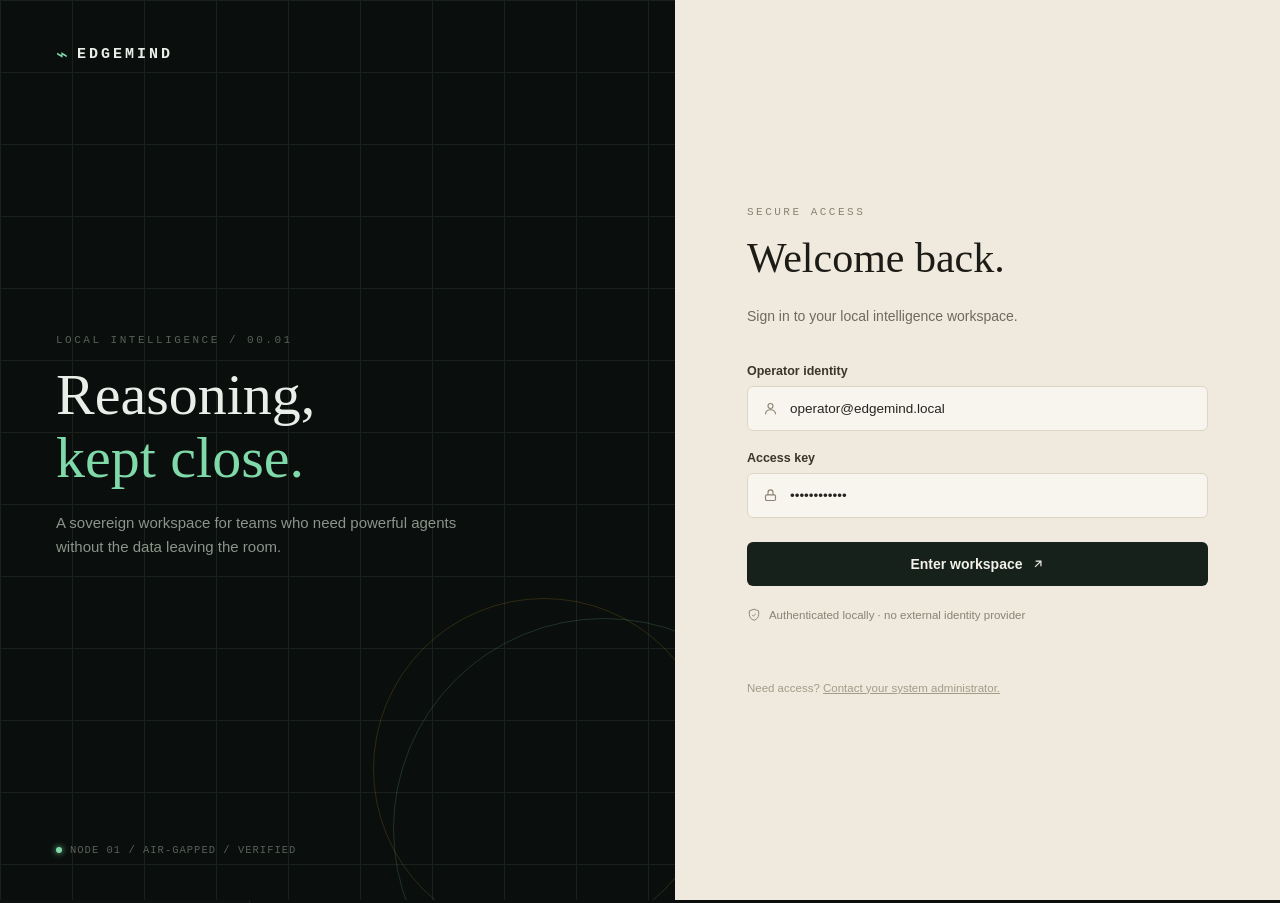
==== commit bf547d94: "feat(ui): integrate standalone frontend design with backend API" ====
--- a/ui/edgemind_ui.html
+++ b/ui/edgemind_ui.html
@@ -323,16 +323,14 @@
     <div class="field-label">Operator identity</div>
     <div class="field-wrap">
       <svg viewBox="0 0 24 24" fill="none" stroke="currentColor" stroke-width="1.8"><circle cx="12" cy="8" r="4"/><path d="M4 21c0-4 3.6-7 8-7s8 3 8 7"/></svg>
-      <input id="login-username" value="admin" autocomplete="username" />
+      <input value="operator@edgemind.local" />
     </div>
 
     <div class="field-label">Access key</div>
     <div class="field-wrap">
       <svg viewBox="0 0 24 24" fill="none" stroke="currentColor" stroke-width="1.8"><rect x="4" y="11" width="16" height="9" rx="2"/><path d="M8 11V7a4 4 0 0 1 8 0v4"/></svg>
-      <input id="login-password" type="password" value="kavach123" autocomplete="current-password" />
-    </div>
-
-    <div id="login-error" style="display:none;color:var(--danger);font-size:12px;margin:-10px 0 16px;"></div>
+      <input type="password" value="••••••••••••" />
+    </div>
 
     <button class="login-btn" id="enter-workspace-btn">Enter workspace <svg viewBox="0 0 24 24" fill="none" stroke="currentColor" stroke-width="2"><path d="M7 17 17 7M8 7h9v9"/></svg></button>
 
@@ -389,19 +387,19 @@
     <div class="node-card">
       <div class="node-card-top">
         <div class="node-status"><span class="dot"></span>LOCAL NODE</div>
-        <span class="verified-pill" id="node-verified-pill">…</span>
+        <span class="verified-pill">VERIFIED</span>
       </div>
       <div class="node-id">edgemind-node-01</div>
-      <div class="node-note" id="node-note">Checking system status…</div>
+      <div class="node-note">All systems operational</div>
     </div>
 
     <div class="user-row">
-      <div class="avatar" id="user-avatar">·</div>
+      <div class="avatar">AR</div>
       <div class="user-meta">
-        <div class="user-name" id="user-name">—</div>
-        <div class="user-role" id="user-role">—</div>
-      </div>
-      <a class="signout" id="signout-btn">Sign out</a>
+        <div class="user-name">Alex Rivera</div>
+        <div class="user-role">Administrator</div>
+      </div>
+      <a class="signout">Sign out</a>
     </div>
   </aside>
 
@@ -410,8 +408,8 @@
     <div class="topbar">
       <div class="breadcrumb">EDGEMIND / <b id="crumb">AGENT WORKSPACE</b></div>
       <div class="topbar-right">
-        <div class="pill" id="topbar-pill"><span class="dot"></span>NODE ONLINE</div>
-        <div class="icon-btn" id="refresh-btn" title="Refresh"><svg viewBox="0 0 24 24" fill="none" stroke="currentColor" stroke-width="1.6"><path d="M3 12h4l2 8 4-16 2 8h6"/></svg></div>
+        <div class="pill"><span class="dot"></span>SOVEREIGN NODE ONLINE</div>
+        <div class="icon-btn"><svg viewBox="0 0 24 24" fill="none" stroke="currentColor" stroke-width="1.6"><path d="M3 12h4l2 8 4-16 2 8h6"/></svg></div>
       </div>
     </div>
 
@@ -420,8 +418,8 @@
       <!-- ============ PAGE: AGENT WORKSPACE ============ -->
       <section class="page active" id="page-workspace">
         <div class="page-head">
-          <div class="eyebrow" id="workspace-date"></div>
-          <div class="page-title" id="workspace-greeting">Good morning.</div>
+          <div class="eyebrow">TUESDAY / 14 MAY 2024</div>
+          <div class="page-title">Good morning, Alex.</div>
           <div class="page-desc">Your local agent is ready. What should we work through?</div>
         </div>
 
@@ -431,22 +429,43 @@
             <div class="panel">
               <div class="panel-head">
                 <div>
-                  <div class="eyebrow" id="task-id-label">CURRENT TASK</div>
-                  <div class="panel-title">Agent conversation</div>
-                </div>
-                <span class="tag" id="task-status-tag">READY</span>
-              </div>
-              <div class="panel-body" id="chat-messages">
-                <div class="empty">
-                  <div class="empty-title">No task running yet</div>
-                  <div class="empty-sub">Describe what you need below, or press "Generate document" once you have an answer to turn into a report.</div>
-                </div>
-              </div>
-              <div class="foot-note" style="border-top:1px solid var(--border-soft);padding:10px 14px;gap:8px;">
+                  <div class="eyebrow">CURRENT TASK / #EM-0248</div>
+                  <div class="panel-title">Inspection report review</div>
+                </div>
+                <span class="tag">IN PROGRESS</span>
+              </div>
+              <div class="panel-body">
+                <div style="display:flex;gap:10px;margin-bottom:14px;">
+                  <div class="avatar">AR</div>
+                  <div>
+                    <div style="font-size:11px;color:var(--text-faint);margin-bottom:4px;">YOU · 09:40</div>
+                    <div style="font-size:13.5px;color:var(--text-dim);line-height:1.5;">Review the scanned inspection report against the valve pressure limits in the SOP, then draft an approval note.</div>
+                  </div>
+                </div>
+                <div style="display:flex;gap:10px;">
+                  <div style="width:2px;background:var(--accent-wash-2);border-radius:2px;"></div>
+                  <div style="flex:1;">
+                    <div style="font-family:var(--mono);font-size:10px;letter-spacing:.5px;color:var(--text-faint);margin-bottom:6px;">EDGEMIND · 09:41 &nbsp; MISTRAL-7B / LOCAL</div>
+                    <div style="font-size:13.5px;line-height:1.6;color:var(--text);">
+                      I found one finding that needs attention. Valve V-204 is recorded at <b style="color:var(--warn);">18.4 bar</b>, above the SOP limit of <b style="color:var(--warn);">16 bar</b>. I'm preparing a flagged approval note with the relevant evidence attached.
+                    </div>
+                    <div class="flag-box">
+                      <div style="display:flex;align-items:center;gap:10px;">
+                        <span class="flag-dot"></span>
+                        <div>
+                          <div class="flag-title">Threshold exceeded</div>
+                          <div class="flag-sub">V-204 · +2.4 bar over limit · high confidence</div>
+                        </div>
+                      </div>
+                      <span class="link-arrow">Inspect ↗</span>
+                    </div>
+                  </div>
+                </div>
+              </div>
+              <div class="foot-note" style="border-top:1px solid var(--border-soft);">
                 <span style="color:var(--text-faint);">📎</span>
-                <input id="prompt-input" placeholder="Ask EdgeMind to do something…" style="flex:1;background:transparent;border:none;outline:none;color:var(--text);font-size:13px;font-family:var(--sans);" />
-                <button class="btn btn-sm" id="generate-doc-btn" title="Ask the agent to turn its last answer into a downloadable document">📄 Generate document</button>
-                <button class="icon-btn" id="send-btn" style="color:var(--accent);" title="Send"><svg viewBox="0 0 24 24" fill="none" stroke="currentColor" stroke-width="1.8"><path d="M5 12h14M13 6l6 6-6 6"/></svg></button>
+                <span style="flex:1;">Ask EdgeMind to continue this task…</span>
+                <span style="color:var(--accent);">➤</span>
               </div>
             </div>
 
@@ -455,12 +474,35 @@
                 <div class="panel-head">
                   <div>
                     <div class="eyebrow">EVIDENCE / RAG + VISION</div>
-                    <div class="panel-title">Source citations <span id="evidence-count" style="color:var(--text-faint);font-weight:400;">0</span></div>
-                  </div>
-                  <span class="panel-action" data-nav="knowledge">+ Add source</span>
-                </div>
-                <div class="panel-body" id="evidence-list" style="padding-top:6px;">
-                  <div class="empty"><div class="empty-sub">Run a task that searches documents or analyzes an image to see sources here.</div></div>
+                    <div class="panel-title">Source citations <span style="color:var(--text-faint);font-weight:400;">4</span></div>
+                  </div>
+                  <span class="panel-action">+ Add source</span>
+                </div>
+                <div class="panel-body" style="padding-top:6px;">
+                  <div class="row-item">
+                    <div class="row-icon"><svg viewBox="0 0 24 24" fill="none" stroke="currentColor" stroke-width="1.6"><path d="M14 2H6a2 2 0 0 0-2 2v16a2 2 0 0 0 2 2h12a2 2 0 0 0 2-2V8z"/></svg></div>
+                    <div class="row-main">
+                      <div class="row-title">SOP-VALVE-042</div>
+                      <div class="row-sub">Pressure limits &amp; inspection</div>
+                    </div>
+                    <div class="row-right"><span class="tag">RAG</span><span class="link-arrow">p.14 · 98%↗</span></div>
+                  </div>
+                  <div class="row-item">
+                    <div class="row-icon"><svg viewBox="0 0 24 24" fill="none" stroke="currentColor" stroke-width="1.6"><path d="M14 2H6a2 2 0 0 0-2 2v16a2 2 0 0 0 2 2h12a2 2 0 0 0 2-2V8z"/></svg></div>
+                    <div class="row-main">
+                      <div class="row-title">INSPECT-2024-118</div>
+                      <div class="row-sub">Scanned inspection report</div>
+                    </div>
+                    <div class="row-right"><span class="tag vision">VISION</span><span class="link-arrow">p.03 · OCR 94%↗</span></div>
+                  </div>
+                  <div class="row-item">
+                    <div class="row-icon"><svg viewBox="0 0 24 24" fill="none" stroke="currentColor" stroke-width="1.6"><path d="M14 2H6a2 2 0 0 0-2 2v16a2 2 0 0 0 2 2h12a2 2 0 0 0 2-2V8z"/></svg></div>
+                    <div class="row-main">
+                      <div class="row-title">P&amp;ID-UNIT-07</div>
+                      <div class="row-sub">Unit 07 process drawing</div>
+                    </div>
+                    <div class="row-right"><span class="tag vision">VISION</span><span class="link-arrow">sheet A-02↗</span></div>
+                  </div>
                 </div>
               </div>
 
@@ -468,12 +510,19 @@
                 <div class="panel-head">
                   <div>
                     <div class="eyebrow">DELIVERABLES</div>
-                    <div class="panel-title">Artifacts <span id="deliverables-count" style="color:var(--text-faint);font-weight:400;">0</span></div>
-                  </div>
-                  <span class="panel-action" data-nav="artifacts">View all</span>
-                </div>
-                <div class="panel-body" id="deliverables-list" style="padding-top:12px;">
-                  <div class="empty"><div class="empty-sub">Generated files for this task will appear here.</div></div>
+                    <div class="panel-title">Artifacts <span style="color:var(--text-faint);font-weight:400;">1</span></div>
+                  </div>
+                  <span class="panel-action">View all</span>
+                </div>
+                <div class="panel-body" style="padding-top:12px;">
+                  <div class="row-item" style="border:none;">
+                    <div class="row-icon" style="color:var(--warn);"><svg viewBox="0 0 24 24" fill="none" stroke="currentColor" stroke-width="1.6"><path d="M14 2H6a2 2 0 0 0-2 2v16a2 2 0 0 0 2 2h12a2 2 0 0 0 2-2V8z"/><path d="M14 2v6h6"/></svg></div>
+                    <div class="row-main">
+                      <div class="row-title">inspection-approval-note.docx</div>
+                      <div class="row-sub">DOCX · 248 KB · hash verified</div>
+                    </div>
+                    <div class="icon-btn"><svg viewBox="0 0 24 24" fill="none" stroke="currentColor" stroke-width="1.6"><path d="M12 3v13m0 0-4-4m4 4 4-4M5 21h14"/></svg></div>
+                  </div>
                 </div>
               </div>
             </div>
@@ -503,8 +552,26 @@
                 </div>
                 <svg viewBox="0 0 24 24" width="16" height="16" fill="none" stroke="var(--accent)" stroke-width="1.6"><path d="M12 2 4 5v6c0 5 3.4 8.7 8 10 4.6-1.3 8-5 8-10V5l-8-3z"/><path d="m9 12 2 2 4-4"/></svg>
               </div>
-              <div class="panel-body" id="sovereignty-widget">
-                <div class="empty-sub">Loading…</div>
+              <div class="panel-body">
+                <div style="display:flex;align-items:center;gap:14px;margin-bottom:16px;">
+                  <div class="metric-ring">
+                    <svg width="64" height="64">
+                      <circle cx="32" cy="32" r="27" stroke="var(--panel-2)" stroke-width="5" fill="none"/>
+                      <circle cx="32" cy="32" r="27" stroke="var(--accent)" stroke-width="5" fill="none" stroke-dasharray="169.6" stroke-dashoffset="0" stroke-linecap="round"/>
+                    </svg>
+                    <div class="metric-ring-label">100<span>%</span></div>
+                  </div>
+                  <div>
+                    <div style="font-size:13px;color:var(--text);font-weight:600;">No egress detected</div>
+                    <div style="font-size:11px;color:var(--text-faint);">Last verified just now</div>
+                  </div>
+                </div>
+                <div class="meter-row"><span style="width:56px;">CPU/RAM</span><div class="bar green"><div style="width:42%;"></div></div><span class="meter-val">42%</span></div>
+                <div class="meter-row"><span style="width:56px;">VRAM</span><div class="bar amber"><div style="width:68%;"></div></div><span class="meter-val">68%</span></div>
+              </div>
+              <div class="foot-note">
+                <span><span class="dot"></span> Firewall enforced</span>
+                <span><span class="dot"></span> Model verified</span>
               </div>
             </div>
 
@@ -514,10 +581,13 @@
                   <div class="eyebrow">VALIDATION ENGINE</div>
                   <div class="panel-title">Grounding report</div>
                 </div>
-                <span class="tag" id="grounding-score-tag">— SCORE</span>
-              </div>
-              <div class="panel-body" id="validation-report-body">
-                <div class="empty"><div class="empty-sub">Run a task to see its validation report.</div></div>
+                <span class="tag">96% SCORE</span>
+              </div>
+              <div class="panel-body">
+                <div class="row-item"><div class="row-main row-title" style="display:flex;justify-content:space-between;">Schema check <span class="check">✓ pass</span></div></div>
+                <div class="row-item"><div class="row-main row-title" style="display:flex;justify-content:space-between;">Calculation re-check <span class="check">✓ pass</span></div></div>
+                <div class="row-item"><div class="row-main row-title" style="display:flex;justify-content:space-between;">Citation grounding <span class="check">✓ pass</span></div></div>
+                <div class="row-item" style="border-bottom:none;"><div class="row-main row-title" style="display:flex;justify-content:space-between;">Retry count <span style="color:var(--text-faint);">0 / 3</span></div></div>
               </div>
             </div>
           </div>
@@ -533,36 +603,25 @@
             <div class="page-desc">SOPs, inspection reports, and drawings indexed for retrieval — every version tracked, nothing leaves this node.</div>
           </div>
           <div class="head-actions">
-            <div class="search-box"><svg viewBox="0 0 24 24" fill="none" stroke="currentColor" stroke-width="1.8"><circle cx="11" cy="11" r="7"/><path d="m21 21-4.3-4.3"/></svg><input id="doc-search" placeholder="Search documents…"/></div>
-            <select id="upload-classification" class="btn" style="appearance:auto;">
-              <option value="internal">Internal</option>
-              <option value="public">Public</option>
-              <option value="confidential">Confidential</option>
-              <option value="restricted">Restricted</option>
-            </select>
-            <button class="btn primary" id="upload-doc-btn"><svg viewBox="0 0 24 24" fill="none" stroke="currentColor" stroke-width="1.8"><path d="M12 3v13m0 0-4-4m4 4 4-4M5 21h14"/></svg>Upload</button>
-            <input type="file" id="doc-file-input" style="display:none;" />
+            <div class="search-box"><svg viewBox="0 0 24 24" fill="none" stroke="currentColor" stroke-width="1.8"><circle cx="11" cy="11" r="7"/><path d="m21 21-4.3-4.3"/></svg><input placeholder="Search documents…"/></div>
+            <button class="btn primary"><svg viewBox="0 0 24 24" fill="none" stroke="currentColor" stroke-width="1.8"><path d="M12 3v13m0 0-4-4m4 4 4-4M5 21h14"/></svg>Upload</button>
           </div>
         </div>
 
         <div class="panel">
-          <div class="panel-body" id="knowledge-list" style="padding-top:6px;">
-            <div class="empty-sub">Loading…</div>
-          </div>
+          <div class="panel-body" id="knowledge-list" style="padding-top:6px;"></div>
         </div>
       </section>
 
       <!-- ============ PAGE: ARTIFACTS ============ -->
       <section class="page" id="page-artifacts">
         <div class="page-head">
-          <div class="eyebrow" id="artifacts-count-label">DELIVERABLES</div>
+          <div class="eyebrow">DELIVERABLES / 3 ARTIFACTS</div>
           <div class="page-title">Artifacts</div>
           <div class="page-desc">Generated files with hash-stamped integrity, ready for download or review.</div>
         </div>
         <div class="panel">
-          <div class="panel-body" id="artifacts-list" style="padding-top:6px;">
-            <div class="empty-sub">Loading…</div>
-          </div>
+          <div class="panel-body" id="artifacts-list" style="padding-top:6px;"></div>
         </div>
       </section>
 
@@ -574,12 +633,9 @@
             <div class="page-title">Audit trail</div>
             <div class="page-desc">Every model call, tool call, file access, and approval — chained and verifiable.</div>
           </div>
-          <span class="tag" id="chain-status-tag">CHECKING…</span>
+          <span class="tag">CHAIN VERIFIED</span>
         </div>
         <div class="panel">
-          <div class="panel-body" id="audit-restricted" style="display:none;">
-            <div class="empty"><div class="empty-title">Admin access required</div><div class="empty-sub">The audit trail is restricted to the admin role.</div></div>
-          </div>
           <table class="table" id="audit-table">
             <thead><tr><th>TIME</th><th>ACTOR</th><th>EVENT</th><th>DETAIL</th><th>HASH</th><th></th></tr></thead>
             <tbody id="audit-body"></tbody>
@@ -613,50 +669,36 @@
         <div class="tab-panel" id="tab-rbac">
           <div class="panel">
             <div class="panel-body">
-              <div class="role-grid" style="grid-template-columns:140px repeat(4,1fr);">
-                <div class="rh"></div><div class="rh" style="text-align:center;">VIEW</div><div class="rh" style="text-align:center;">EXECUTE TOOLS</div><div class="rh" style="text-align:center;">GENERATE ARTIFACTS</div><div class="rh" style="text-align:center;">APPROVE / ADMIN</div>
-                <div id="rbac-rows" style="display:contents;"></div>
+              <div class="role-grid">
+                <div class="rh"></div><div class="rh" style="text-align:center;">VIEW</div><div class="rh" style="text-align:center;">EXECUTE TOOLS</div><div class="rh" style="text-align:center;">GENERATE ARTIFACTS</div><div class="rh" style="text-align:center;">APPROVE</div><div class="rh" style="text-align:center;">ADMIN</div>
+                <div id="rbac-rows"></div>
               </div>
             </div>
           </div>
-
-          <div class="panel" style="margin-top:18px;">
-            <div class="panel-head">
-              <div>
-                <div class="eyebrow">HUMAN-APPROVAL GATE</div>
-                <div class="panel-title">Pending approvals <span id="approvals-count" style="color:var(--text-faint);font-weight:400;">0</span></div>
-              </div>
-            </div>
-            <div class="panel-body" id="approvals-list" style="padding-top:6px;">
-              <div class="empty-sub">Loading…</div>
-            </div>
-          </div>
         </div>
 
         <div class="tab-panel" id="tab-sovereignty">
-          <div class="panel-body" id="sovereignty-restricted" style="display:none;">
-            <div class="empty"><div class="empty-title">Admin access required</div><div class="empty-sub">Sovereignty details are restricted to the admin role.</div></div>
-          </div>
-          <div class="grid-2" id="sovereignty-grid">
+          <div class="grid-2">
             <div class="stack">
               <div class="panel">
-                <div class="panel-head"><div><div class="eyebrow">NETWORK</div><div class="panel-title">Egress</div></div><span class="tag" id="egress-tag">CHECKING…</span></div>
-                <div class="panel-body" id="egress-body">
-                  <div class="empty-sub">Loading…</div>
+                <div class="panel-head"><div><div class="eyebrow">NETWORK</div><div class="panel-title">Egress firewall</div></div><span class="tag">DEFAULT-DENY</span></div>
+                <div class="panel-body">
+                  <div class="row-item"><div class="row-main row-title" style="display:flex;justify-content:space-between;">iptables default-deny egress <span class="check">✓ enforced</span></div></div>
+                  <div class="row-item"><div class="row-main row-title" style="display:flex;justify-content:space-between;">Live packet monitor (tcpdump) <span class="check">✓ running</span></div></div>
+                  <div class="row-item" style="border-bottom:none;"><div class="row-main row-title" style="display:flex;justify-content:space-between;">External requests (24h) <span style="color:var(--text-dim);">0 blocked / 0 attempted</span></div></div>
                 </div>
               </div>
               <div class="panel">
                 <div class="panel-head"><div><div class="eyebrow">STORAGE</div><div class="panel-title">Encryption at rest</div></div></div>
-                <div class="panel-body" id="encryption-body">
-                  <div class="empty-sub">Loading…</div>
+                <div class="panel-body">
+                  <div class="row-item"><div class="row-main row-title" style="display:flex;justify-content:space-between;">Documents &amp; artifacts (MinIO) <span class="check">✓ AES-256</span></div></div>
+                  <div class="row-item" style="border-bottom:none;"><div class="row-main row-title" style="display:flex;justify-content:space-between;">Key storage <span style="color:var(--text-dim);">local, node-bound</span></div></div>
                 </div>
               </div>
             </div>
             <div class="panel">
               <div class="panel-head"><div><div class="eyebrow">MODEL INTEGRITY</div><div class="panel-title">Signed manifest checks</div></div></div>
-              <div class="panel-body" id="model-hash-list">
-                <div class="empty-sub">Loading…</div>
-              </div>
+              <div class="panel-body" id="model-hash-list"></div>
             </div>
           </div>
         </div>
@@ -666,604 +708,6 @@
   </main>
 </div>
 
-<script>
-(function(){
-  'use strict';
-
-  // ================= CONFIG & STATE =================
-  const API_BASE = window.location.hostname && window.location.hostname !== ''
-    ? `${window.location.protocol}//${window.location.hostname}:8000`
-    : 'http://localhost:8000';
-
-  const iconDoc = `<svg viewBox="0 0 24 24" fill="none" stroke="currentColor" stroke-width="1.6"><path d="M14 2H6a2 2 0 0 0-2 2v16a2 2 0 0 0 2 2h12a2 2 0 0 0 2-2V8z"/><path d="M14 2v6h6"/></svg>`;
-  const iconDownload = `<svg viewBox="0 0 24 24" fill="none" stroke="currentColor" stroke-width="1.6"><path d="M12 3v13m0 0-4-4m4 4 4-4M5 21h14"/></svg>`;
-
-  let auth = null; // {token, username, role}
-  let lastTaskId = null;
-  let lastAnswerText = '';
-
-  function loadAuth(){
-    try { auth = JSON.parse(localStorage.getItem('edgemind_auth') || 'null'); } catch(e){ auth = null; }
-    return auth;
-  }
-  function saveAuth(a){ auth = a; localStorage.setItem('edgemind_auth', JSON.stringify(a)); }
-  function clearAuth(){ auth = null; localStorage.removeItem('edgemind_auth'); }
-
-  // apiFetch: JSON in/out, auth header, 401 -> logout. `raw:true` returns the Response (for blobs).
-  async function apiFetch(path, opts={}){
-    const headers = Object.assign({}, opts.headers || {});
-    if (auth && auth.token) headers['Authorization'] = 'Bearer ' + auth.token;
-    if (opts.json !== undefined){
-      headers['Content-Type'] = 'application/json';
-      opts.body = JSON.stringify(opts.json);
-    }
-    const resp = await fetch(API_BASE + path, Object.assign({}, opts, { headers }));
-    if (resp.status === 401){
-      clearAuth();
-      showLogin('Session expired — please sign in again.');
-      throw new Error('401 Unauthorized');
-    }
-    if (opts.raw) return resp;
-    const text = await resp.text();
-    let data = null;
-    try { data = text ? JSON.parse(text) : null; } catch(e){ data = text; }
-    if (!resp.ok){
-      const detail = (data && data.detail) ? data.detail : (typeof data === 'string' ? data : resp.statusText);
-      const err = new Error(detail || `HTTP ${resp.status}`);
-      err.status = resp.status;
-      err.data = data;
-      throw err;
-    }
-    return data;
-  }
-
-  function fmtTime(iso){
-    if (!iso) return '—';
-    try { return new Date(iso).toLocaleTimeString([], {hour:'2-digit', minute:'2-digit', second:'2-digit'}); }
-    catch(e){ return String(iso); }
-  }
-  function fmtDateTime(iso){
-    if (!iso) return '—';
-    try { return new Date(iso).toLocaleString(); } catch(e){ return String(iso); }
-  }
-  function escapeHtml(s){
-    return String(s == null ? '' : s).replace(/[&<>"']/g, c => ({'&':'&amp;','<':'&lt;','>':'&gt;','"':'&quot;',"'":'&#39;'}[c]));
-  }
-  function shortHash(h){ return h ? (h.length > 12 ? h.slice(0,6) + '…' + h.slice(-4) : h) : '—'; }
-  function initials(name){
-    if (!name) return '·';
-    return name.trim().slice(0,2).toUpperCase();
-  }
-
-  // ================= LOGIN =================
-  const loginEl = document.getElementById('login');
-  const loginErrorEl = document.getElementById('login-error');
-
-  function showLogin(message){
-    loginEl.style.display = 'flex';
-    loginEl.style.opacity = '1';
-    if (message){ loginErrorEl.textContent = message; loginErrorEl.style.display = 'block'; }
-    else { loginErrorEl.style.display = 'none'; }
-  }
-  function hideLogin(){
-    loginEl.style.transition = 'opacity .35s ease';
-    loginEl.style.opacity = '0';
-    setTimeout(()=>{ loginEl.style.display = 'none'; }, 350);
-  }
-
-  async function doLogin(){
-    const username = document.getElementById('login-username').value.trim();
-    const password = document.getElementById('login-password').value;
-    const btn = document.getElementById('enter-workspace-btn');
-    loginErrorEl.style.display = 'none';
-    btn.textContent = 'Signing in…';
-    try {
-      const resp = await fetch(API_BASE + '/api/auth/login', {
-        method: 'POST',
-        headers: {'Content-Type':'application/x-www-form-urlencoded'},
-        body: new URLSearchParams({ username, password }),
-      });
-      const data = await resp.json();
-      if (!resp.ok) throw new Error(data.detail || 'Login failed');
-      saveAuth({ token: data.access_token, username: data.username, role: data.role });
-      hideLogin();
-      initApp();
-    } catch(e){
-      loginErrorEl.textContent = e.message || 'Login failed — check your credentials.';
-      loginErrorEl.style.display = 'block';
-    } finally {
-      btn.innerHTML = 'Enter workspace <svg viewBox="0 0 24 24" fill="none" stroke="currentColor" stroke-width="2"><path d="M7 17 17 7M8 7h9v9"/></svg>';
-    }
-  }
-  document.getElementById('enter-workspace-btn').addEventListener('click', doLogin);
-  document.getElementById('login-password').addEventListener('keydown', e=>{ if (e.key === 'Enter') doLogin(); });
-
-  document.getElementById('signout-btn').addEventListener('click', ()=>{
-    clearAuth();
-    window.location.reload();
-  });
-
-  // ================= NAV =================
-  const crumbEl = document.getElementById('crumb');
-  const labels = { workspace:'AGENT WORKSPACE', knowledge:'KNOWLEDGE LIBRARY', artifacts:'ARTIFACTS', audit:'AUDIT TRAIL', settings:'NODE SETTINGS' };
-  const pageLoaders = {
-    knowledge: loadDocuments,
-    artifacts: loadArtifacts,
-    audit: loadAudit,
-    settings: () => { loadModels(); loadApprovals(); loadSovereigntyTab(); renderRbacMatrix(); },
-  };
-  function goToPage(page){
-    document.querySelectorAll('.nav-item').forEach(i=>i.classList.remove('active'));
-    const navItem = document.querySelector(`.nav-item[data-page="${page}"]`);
-    if (navItem) navItem.classList.add('active');
-    document.querySelectorAll('.page').forEach(p=>p.classList.remove('active'));
-    document.getElementById('page-'+page).classList.add('active');
-    crumbEl.textContent = labels[page] || page.toUpperCase();
-    if (pageLoaders[page]) pageLoaders[page]();
-  }
-  document.querySelectorAll('.nav-item').forEach(item=>{
-    item.addEventListener('click', ()=> goToPage(item.dataset.page));
-  });
-  document.querySelectorAll('[data-nav]').forEach(el=>{
-    el.style.cursor = 'pointer';
-    el.addEventListener('click', ()=> goToPage(el.dataset.nav));
-  });
-
-  // ---------------- Node settings tabs ----------------
-  document.querySelectorAll('.tab-btn').forEach(btn=>{
-    btn.addEventListener('click', ()=>{
-      document.querySelectorAll('.tab-btn').forEach(b=>b.classList.remove('active'));
-      btn.classList.add('active');
-      document.querySelectorAll('.tab-panel').forEach(p=>p.classList.remove('active'));
-      document.getElementById('tab-'+btn.dataset.tab).classList.add('active');
-    });
-  });
-
-  // ================= WORKSPACE: chat / agent =================
-  const chatEl = document.getElementById('chat-messages');
-  const promptInput = document.getElementById('prompt-input');
-
-  function appendChatTurn(role, text, meta){
-    if (chatEl.querySelector('.empty')) chatEl.innerHTML = '';
-    const isUser = role === 'user';
-    const row = document.createElement('div');
-    row.style.cssText = 'display:flex;gap:10px;margin-bottom:14px;';
-    row.innerHTML = `
-      <div class="avatar">${isUser ? initials(auth.username) : '⌁'}</div>
-      <div style="flex:1;min-width:0;">
-        <div style="font-family:var(--mono);font-size:10px;letter-spacing:.5px;color:var(--text-faint);margin-bottom:6px;">
-          ${isUser ? escapeHtml(auth.username).toUpperCase() : 'EDGEMIND'} · ${fmtTime(new Date().toISOString())}${meta ? ' &nbsp; ' + escapeHtml(meta) : ''}
-        </div>
-        <div style="font-size:13.5px;line-height:1.6;color:${isUser ? 'var(--text-dim)' : 'var(--text)'};white-space:pre-wrap;">${escapeHtml(text)}</div>
-      </div>`;
-    chatEl.appendChild(row);
-    chatEl.scrollTop = chatEl.scrollHeight;
-  }
-
-  function setTaskStatus(status){
-    const tag = document.getElementById('task-status-tag');
-    tag.textContent = status;
-  }
-
-  async function runAgent(prompt){
-    if (!prompt || !prompt.trim()) return;
-    appendChatTurn('user', prompt);
-    setTaskStatus('RUNNING');
-    document.getElementById('trace-list').innerHTML = `<div class="empty-sub">Executing…</div>`;
-    promptInput.value = '';
-    promptInput.disabled = true;
-    try {
-      const data = await apiFetch('/api/agent', { method: 'POST', json: { prompt } });
-      lastTaskId = data.task_id;
-      lastAnswerText = data.final_output || '';
-      document.getElementById('task-id-label').textContent = 'TASK #' + data.task_id.slice(0,8).toUpperCase();
-      setTaskStatus(data.status);
-      appendChatTurn('agent', data.final_output || '(no output)', data.status);
-      renderTrace(data.events || [], data.steps || []);
-      renderEvidence(data.steps || []);
-      renderValidation(data);
-      await loadDeliverables(data.task_id, data.events || []);
-    } catch(e){
-      setTaskStatus('FAILED');
-      appendChatTurn('agent', 'Error: ' + e.message, 'ERROR');
-      document.getElementById('trace-list').innerHTML = `<div class="empty-sub">Run failed: ${escapeHtml(e.message)}</div>`;
-    } finally {
-      promptInput.disabled = false;
-      promptInput.focus();
-    }
-  }
-
-  document.getElementById('send-btn').addEventListener('click', ()=> runAgent(promptInput.value));
-  promptInput.addEventListener('keydown', e=>{ if (e.key === 'Enter') runAgent(promptInput.value); });
-
-  document.getElementById('generate-doc-btn').addEventListener('click', ()=>{
-    const basis = lastAnswerText || promptInput.value || 'the current conversation';
-    const prompt = `Generate a downloadable report document summarizing: ${basis}`;
-    runAgent(prompt);
-  });
-
-  function renderTrace(events, steps){
-    const list = document.getElementById('trace-list');
-    if (!events.length && !steps.length){
-      list.innerHTML = `<div class="empty-sub">No trace yet.</div>`;
-      return;
-    }
-    const rows = steps.length ? steps.map(s=>({
-      title: s.action || s.tool || s.step_id,
-      sub: s.tool || '',
-      state: s.success ? 'done' : 'failed',
-    })) : events.map(e=>({ title: e.type, sub: e.step_id || e.tool || '', state: 'done' }));
-    list.innerHTML = rows.map(s=>`
-      <div class="row-item">
-        <div class="row-icon" style="color:${s.state==='done'?'var(--accent)':'var(--danger)'};">
-          ${s.state==='done'?'✓':'✕'}
-        </div>
-        <div class="row-main"><div class="row-title">${escapeHtml(s.title)}</div><div class="row-sub">${escapeHtml(s.sub)}</div></div>
-      </div>`).join('');
-  }
-
-  function renderEvidence(steps){
-    const ragSteps = steps.filter(s => s.tool === 'rag_search' && s.success);
-    const visionSteps = steps.filter(s => (s.tool === 'analyze_scanned_document' || s.tool === 'analyze_engineering_drawing' || s.tool === 'run_ocr') && s.success);
-    const count = ragSteps.length + visionSteps.length;
-    document.getElementById('evidence-count').textContent = count;
-    const list = document.getElementById('evidence-list');
-    if (!count){
-      list.innerHTML = `<div class="empty"><div class="empty-sub">No sources were retrieved for this task.</div></div>`;
-      return;
-    }
-    const ragRows = ragSteps.map(s => `
-      <div class="row-item">
-        <div class="row-icon">${iconDoc}</div>
-        <div class="row-main"><div class="row-title">${escapeHtml(s.step_id)} · rag_search</div><div class="row-sub">${escapeHtml((s.output||'').slice(0,140))}</div></div>
-        <div class="row-right"><span class="tag">RAG</span></div>
-      </div>`);
-    const visionRows = visionSteps.map(s => `
-      <div class="row-item">
-        <div class="row-icon">${iconDoc}</div>
-        <div class="row-main"><div class="row-title">${escapeHtml(s.step_id)} · ${escapeHtml(s.tool)}</div><div class="row-sub">${escapeHtml((s.output||'').slice(0,140))}</div></div>
-        <div class="row-right"><span class="tag vision">VISION</span></div>
-      </div>`);
-    list.innerHTML = ragRows.concat(visionRows).join('');
-  }
-
-  async function loadDeliverables(taskId, events){
-    const list = document.getElementById('deliverables-list');
-    const createdCount = (events || []).filter(e => e.type === 'artifact_created').length;
-    try {
-      const artifacts = await apiFetch('/api/artifacts?task_id=' + encodeURIComponent(taskId));
-      document.getElementById('deliverables-count').textContent = artifacts.length;
-      if (!artifacts.length){
-        list.innerHTML = `<div class="empty"><div class="empty-sub">No artifacts generated for this task.</div></div>`;
-        return;
-      }
-      list.innerHTML = artifacts.map(a => artifactRow(a)).join('');
-      wireArtifactButtons(list);
-    } catch(e){
-      list.innerHTML = `<div class="empty-sub">Could not load artifacts: ${escapeHtml(e.message)}</div>`;
-    }
-  }
-
-  function renderValidation(data){
-    const score = (typeof data.grounding_score === 'number') ? Math.round(data.grounding_score * 100) : null;
-    document.getElementById('grounding-score-tag').textContent = score === null ? '— SCORE' : `${score}% SCORE`;
-    const report = data.validation_report || {};
-    const unsupported = report.unsupported_claims || [];
-    const body = document.getElementById('validation-report-body');
-    body.innerHTML = `
-      <div class="row-item"><div class="row-main row-title" style="display:flex;justify-content:space-between;">Schema / non-empty check <span class="${data.validation_passed ? 'check' : 'cross'}">${data.validation_passed ? '✓ pass' : '✕ fail'}</span></div></div>
-      <div class="row-item"><div class="row-main row-title" style="display:flex;justify-content:space-between;">Unsupported claims <span style="color:var(--text-faint);">${unsupported.length}</span></div></div>
-      <div class="row-item" style="border-bottom:none;"><div class="row-main row-title" style="display:flex;justify-content:space-between;">Retry count <span style="color:var(--text-faint);">${data.retry_count || 0} / 3${report.escalated ? ' · escalated' : ''}</span></div></div>
-    `;
-  }
-
-  // ================= WORKSPACE: sovereignty mini-widget =================
-  async function loadSovereigntyWidget(){
-    const widget = document.getElementById('sovereignty-widget');
-    if (auth.role !== 'admin'){
-      widget.innerHTML = `<div class="empty-sub">Sovereignty details are restricted to the admin role.</div>`;
-      return;
-    }
-    try {
-      const report = await apiFetch('/api/sovereignty/report');
-      const blocked = report.egress_check && report.egress_check.egress_blocked;
-      const pct = blocked ? 100 : 0;
-      const dash = (169.6 * pct / 100).toFixed(1);
-      widget.innerHTML = `
-        <div style="display:flex;align-items:center;gap:14px;margin-bottom:16px;">
-          <div class="metric-ring">
-            <svg width="64" height="64">
-              <circle cx="32" cy="32" r="27" stroke="var(--panel-2)" stroke-width="5" fill="none"/>
-              <circle cx="32" cy="32" r="27" stroke="${blocked?'var(--accent)':'var(--danger)'}" stroke-width="5" fill="none" stroke-dasharray="${dash} 169.6" stroke-linecap="round"/>
-            </svg>
-            <div class="metric-ring-label">${pct}<span>%</span></div>
-          </div>
-          <div>
-            <div style="font-size:13px;color:var(--text);font-weight:600;">${blocked ? 'No egress detected' : 'EGRESS DETECTED'}</div>
-            <div style="font-size:11px;color:var(--text-faint);">${escapeHtml(report.egress_check.detail || '')}</div>
-          </div>
-        </div>
-        <div class="foot-note" style="border-top:none;padding:0;">
-          <span><span class="dot" style="background:${report.audit_log_chain && report.audit_log_chain.valid ? 'var(--accent)' : 'var(--danger)'};"></span> Audit chain ${report.audit_log_chain && report.audit_log_chain.valid ? 'verified' : 'BROKEN'}</span>
-        </div>`;
-    } catch(e){
-      widget.innerHTML = `<div class="empty-sub">Could not load sovereignty status: ${escapeHtml(e.message)}</div>`;
-    }
-  }
-
-  // ================= KNOWLEDGE LIBRARY =================
-  async function loadDocuments(){
-    const list = document.getElementById('knowledge-list');
-    try {
-      const docs = await apiFetch('/api/documents');
-      if (!docs.length){
-        list.innerHTML = `<div class="empty"><div class="empty-title">No documents yet</div><div class="empty-sub">Upload an SOP, report, or drawing to make it searchable.</div></div>`;
-        return;
-      }
-      list.innerHTML = docs.map(d => `
-        <div class="row-item" data-id="${d.id}">
-          <div class="row-icon">${iconDoc}</div>
-          <div class="row-main"><div class="row-title">${escapeHtml(d.filename)}</div><div class="row-sub">v${d.version} · uploaded ${fmtDateTime(d.uploaded_at)}</div></div>
-          <div class="row-right">
-            <span class="tag muted">${escapeHtml(d.classification || 'internal')}</span>
-            ${auth.role === 'admin' ? `<button class="btn btn-sm doc-delete-btn" data-id="${d.id}">Delete</button>` : ''}
-          </div>
-        </div>`).join('');
-      list.querySelectorAll('.doc-delete-btn').forEach(btn=>{
-        btn.addEventListener('click', async ()=>{
-          if (!confirm('Delete this document?')) return;
-          try { await apiFetch('/api/documents/' + btn.dataset.id, { method: 'DELETE' }); loadDocuments(); }
-          catch(e){ alert('Delete failed: ' + e.message); }
-        });
-      });
-    } catch(e){
-      list.innerHTML = `<div class="empty-sub">Could not load documents: ${escapeHtml(e.message)}</div>`;
-    }
-  }
-
-  document.getElementById('upload-doc-btn').addEventListener('click', ()=> document.getElementById('doc-file-input').click());
-  document.getElementById('doc-file-input').addEventListener('change', async (e)=>{
-    const file = e.target.files[0];
-    if (!file) return;
-    const classification = document.getElementById('upload-classification').value;
-    const form = new FormData();
-    form.append('file', file);
-    form.append('classification', classification);
-    try {
-      await apiFetch('/api/documents/upload', { method: 'POST', body: form });
-      loadDocuments();
-    } catch(err){
-      alert('Upload failed: ' + err.message);
-    } finally {
-      e.target.value = '';
-    }
-  });
-
-  document.getElementById('doc-search').addEventListener('input', (e)=>{
-    const q = e.target.value.toLowerCase();
-    document.querySelectorAll('#knowledge-list .row-item').forEach(row=>{
-      row.style.display = row.textContent.toLowerCase().includes(q) ? '' : 'none';
-    });
-  });
-
-  // ================= ARTIFACTS =================
-  function artifactRow(a){
-    return `
-      <div class="row-item" data-id="${a.id}">
-        <div class="row-icon" style="color:var(--warn);">${iconDoc}</div>
-        <div class="row-main"><div class="row-title">${escapeHtml(a.filename)}</div><div class="row-sub">${escapeHtml(a.content_type||'')} · hash ${shortHash(a.file_hash)} · ${fmtDateTime(a.created_at)}</div></div>
-        <div class="row-right">
-          <span class="artifact-verify-status" style="font-size:11px;color:var(--text-faint);">not verified</span>
-          <button class="btn btn-sm artifact-verify-btn" data-id="${a.id}">Verify</button>
-          <div class="icon-btn artifact-download-btn" data-id="${a.id}" data-name="${escapeHtml(a.filename)}" title="Download">${iconDownload}</div>
-        </div>
-      </div>`;
-  }
-
-  function wireArtifactButtons(container){
-    container.querySelectorAll('.artifact-verify-btn').forEach(btn=>{
-      btn.addEventListener('click', async ()=>{
-        const statusEl = btn.parentElement.querySelector('.artifact-verify-status');
-        statusEl.textContent = 'checking…';
-        try {
-          const res = await apiFetch('/api/artifacts/' + btn.dataset.id + '/verify');
-          statusEl.innerHTML = res.verified ? '<span class="check">✓ verified</span>' : '<span class="cross">✕ hash mismatch</span>';
-        } catch(e){ statusEl.textContent = 'error'; }
-      });
-    });
-    container.querySelectorAll('.artifact-download-btn').forEach(btn=>{
-      btn.addEventListener('click', async ()=>{
-        try {
-          const resp = await apiFetch('/api/artifacts/' + btn.dataset.id + '/download', { raw: true });
-          const blob = await resp.blob();
-          const url = URL.createObjectURL(blob);
-          const a = document.createElement('a');
-          a.href = url; a.download = btn.dataset.name || 'artifact';
-          document.body.appendChild(a); a.click(); a.remove();
-          URL.revokeObjectURL(url);
-        } catch(e){ alert('Download failed: ' + e.message); }
-      });
-    });
-  }
-
-  async function loadArtifacts(){
-    const list = document.getElementById('artifacts-list');
-    try {
-      const artifacts = await apiFetch('/api/artifacts');
-      document.getElementById('artifacts-count-label').textContent = `DELIVERABLES / ${artifacts.length} ARTIFACT${artifacts.length===1?'':'S'}`;
-      if (!artifacts.length){
-        list.innerHTML = `<div class="empty"><div class="empty-title">No artifacts yet</div><div class="empty-sub">Ask the agent to generate a report to see it here.</div></div>`;
-        return;
-      }
-      list.innerHTML = artifacts.map(a => artifactRow(a)).join('');
-      wireArtifactButtons(list);
-    } catch(e){
-      list.innerHTML = `<div class="empty-sub">Could not load artifacts: ${escapeHtml(e.message)}</div>`;
-    }
-  }
-
-  // ================= AUDIT TRAIL =================
-  async function loadAudit(){
-    const restricted = document.getElementById('audit-restricted');
-    const table = document.getElementById('audit-table');
-    if (auth.role !== 'admin'){
-      restricted.style.display = 'block';
-      table.style.display = 'none';
-      document.getElementById('chain-status-tag').textContent = 'ADMIN ONLY';
-      return;
-    }
-    restricted.style.display = 'none';
-    table.style.display = 'table';
-    try {
-      const report = await apiFetch('/api/audit/export');
-      const chainTag = document.getElementById('chain-status-tag');
-      chainTag.textContent = report.chain_verification.valid ? 'CHAIN VERIFIED' : 'CHAIN BROKEN';
-      chainTag.style.color = report.chain_verification.valid ? '' : 'var(--danger)';
-      const rows = report.entries.slice().reverse();
-      document.getElementById('audit-body').innerHTML = rows.map(a => `
-        <tr>
-          <td class="mono">${fmtDateTime(a.created_at)}</td>
-          <td class="col-strong">${escapeHtml(a.user_id || 'system')}</td>
-          <td><span class="tag muted">${escapeHtml(a.action)}</span></td>
-          <td>${escapeHtml(a.details || '')}</td>
-          <td class="mono">${shortHash(a.hash)}</td>
-          <td class="check">${a.hash ? '✓' : ''}</td>
-        </tr>`).join('');
-    } catch(e){
-      document.getElementById('audit-body').innerHTML = `<tr><td colspan="6">Could not load audit trail: ${escapeHtml(e.message)}</td></tr>`;
-    }
-  }
-
-  // ================= NODE SETTINGS: model registry =================
-  async function loadModels(){
-    const body = document.getElementById('registry-body');
-    try {
-      const models = await apiFetch('/api/models');
-      body.innerHTML = models.map(m => `
-        <tr>
-          <td class="col-strong mono">${escapeHtml(m.model_id)}</td>
-          <td>${escapeHtml((m.modality||[]).join(', '))}</td>
-          <td class="mono">${m.vram_gb != null ? m.vram_gb + ' GB' : '—'}</td>
-          <td class="mono">—</td>
-          <td><span class="status-dot-row ${m.loaded ? '' : 'idle'}"><span class="dot"></span>${m.loaded ? 'loaded' : 'idle'}</span></td>
-          <td class="${m.hash_verified ? 'check' : 'cross'}" title="${escapeHtml(m.hash_detail||'')}">${m.hash_verified ? '✓ verified' : '✕ unverified'}</td>
-        </tr>`).join('');
-    } catch(e){
-      body.innerHTML = `<tr><td colspan="6">Could not load model registry: ${escapeHtml(e.message)}</td></tr>`;
-    }
-  }
-
-  // ================= NODE SETTINGS: RBAC matrix (static, reflects real rules) =================
-  function renderRbacMatrix(){
-    const roles = [
-      { name:'Admin', desc:'Full system control', perms:[1,1,1,1] },
-      { name:'Operator', desc:'Run tasks, tools & generate artifacts', perms:[1,1,1,0] },
-      { name:'Viewer', desc:'Read-only access', perms:[1,0,0,0] },
-    ];
-    document.getElementById('rbac-rows').innerHTML = roles.map(r=>`
-      <div class="rc"><div><div class="role-name">${r.name}</div><div class="role-desc">${r.desc}</div></div></div>
-      ${r.perms.map(p=>`<div class="rc center">${p? '<span class="check">✓</span>':'<span class="cross">–</span>'}</div>`).join('')}
-    `).join('');
-  }
-
-  // ================= NODE SETTINGS: approvals =================
-  async function loadApprovals(){
-    const list = document.getElementById('approvals-list');
-    try {
-      const approvals = await apiFetch('/api/approvals');
-      document.getElementById('approvals-count').textContent = approvals.length;
-      if (!approvals.length){
-        list.innerHTML = `<div class="empty-sub">No sensitive-tool calls are awaiting approval.</div>`;
-        return;
-      }
-      list.innerHTML = approvals.map(a => `
-        <div class="row-item" data-id="${a.id}">
-          <div class="row-main">
-            <div class="row-title">${escapeHtml(a.tool_name)} · task ${escapeHtml((a.task_id||'').slice(0,8))}</div>
-            <div class="row-sub">requested by ${escapeHtml(a.requested_by || 'unknown')} · ${fmtDateTime(a.created_at)}</div>
-          </div>
-          <div class="row-right">
-            ${auth.role === 'admin' ? `
-              <button class="btn btn-sm approve-btn" data-id="${a.id}" data-decision="APPROVED">Approve</button>
-              <button class="btn btn-sm reject-btn" data-id="${a.id}" data-decision="REJECTED">Reject</button>
-            ` : '<span class="tag muted">PENDING</span>'}
-          </div>
-        </div>`).join('');
-      list.querySelectorAll('.approve-btn, .reject-btn').forEach(btn=>{
-        btn.addEventListener('click', async ()=>{
-          try {
-            await apiFetch('/api/approvals/' + btn.dataset.id + '/decide', { method:'POST', json:{ decision: btn.dataset.decision } });
-            loadApprovals();
-          } catch(e){ alert('Failed: ' + e.message); }
-        });
-      });
-    } catch(e){
-      list.innerHTML = `<div class="empty-sub">Could not load approvals: ${escapeHtml(e.message)}</div>`;
-    }
-  }
-
-  // ================= NODE SETTINGS: sovereignty tab =================
-  async function loadSovereigntyTab(){
-    const restricted = document.getElementById('sovereignty-restricted');
-    const grid = document.getElementById('sovereignty-grid');
-    if (auth.role !== 'admin'){
-      restricted.style.display = 'block';
-      grid.style.display = 'none';
-      return;
-    }
-    restricted.style.display = 'none';
-    grid.style.display = 'grid';
-    try {
-      const report = await apiFetch('/api/sovereignty/report');
-      const egressTag = document.getElementById('egress-tag');
-      egressTag.textContent = report.egress_check.egress_blocked ? 'DEFAULT-DENY' : 'EGRESS DETECTED';
-      egressTag.style.color = report.egress_check.egress_blocked ? '' : 'var(--danger)';
-
-      document.getElementById('egress-body').innerHTML = `
-        <div class="row-item"><div class="row-main row-title" style="display:flex;justify-content:space-between;">Outbound probe (${escapeHtml(report.egress_check.probe)}) <span class="${report.egress_check.egress_blocked?'check':'cross'}">${report.egress_check.egress_blocked?'✓ blocked':'✕ reachable'}</span></div></div>
-        <div class="row-item"><div class="row-main row-title" style="display:flex;justify-content:space-between;">Flagged external connections <span style="color:var(--text-dim);">${(report.network_monitor.flagged_external_connections||[]).length}</span></div></div>
-        <div class="row-item" style="border-bottom:none;"><div class="row-main row-title" style="display:flex;justify-content:space-between;">Allowed internal hosts <span style="color:var(--text-dim);">${(report.network_monitor.allowed_hosts||[]).join(', ')}</span></div></div>
-      `;
-      document.getElementById('encryption-body').innerHTML = `
-        <div class="row-item" style="border-bottom:none;"><div class="row-main row-title" style="display:flex;justify-content:space-between;">Artifact encryption at rest <span class="${report.artifact_encryption_enabled?'check':'cross'}">${report.artifact_encryption_enabled?'✓ enabled':'– disabled'}</span></div></div>
-      `;
-      document.getElementById('model-hash-list').innerHTML = Object.entries(report.model_hash_verification || {}).map(([name, status]) => `
-        <div class="row-item"><div class="row-main row-title" style="display:flex;justify-content:space-between;">${escapeHtml(name)} <span class="${status.verified?'check':'cross'}" title="${escapeHtml(status.detail||'')}">${status.verified?'✓ SHA-256 match':'✕ unverified'}</span></div></div>
-      `).join('');
-    } catch(e){
-      grid.innerHTML = `<div class="empty-sub">Could not load sovereignty report: ${escapeHtml(e.message)}</div>`;
-    }
-  }
-
-  // ================= INIT =================
-  function initApp(){
-    document.getElementById('user-name').textContent = auth.username;
-    document.getElementById('user-role').textContent = auth.role.charAt(0).toUpperCase() + auth.role.slice(1);
-    document.getElementById('user-avatar').textContent = initials(auth.username);
-    document.getElementById('node-verified-pill').textContent = 'VERIFIED';
-    document.getElementById('node-note').textContent = 'All systems operational';
-    document.getElementById('topbar-pill').innerHTML = '<span class="dot"></span>NODE ONLINE';
-    const now = new Date();
-    document.getElementById('workspace-date').textContent = now.toDateString().toUpperCase();
-    document.getElementById('workspace-greeting').textContent = `Good ${now.getHours() < 12 ? 'morning' : now.getHours() < 18 ? 'afternoon' : 'evening'}, ${auth.username}.`;
-    goToPage('workspace');
-    loadSovereigntyWidget();
-  }
-
-  document.getElementById('refresh-btn').addEventListener('click', ()=>{
-    const activePage = document.querySelector('.nav-item.active');
-    if (activePage) goToPage(activePage.dataset.page);
-    loadSovereigntyWidget();
-  });
-
-  // ---------------- BOOTSTRAP ----------------
-  if (loadAuth() && auth.token){
-    hideLogin();
-    initApp();
-  } else {
-    showLogin();
-  }
-})();
-</script>
+<script src='app.js'></script>
 </body>
 </html>
